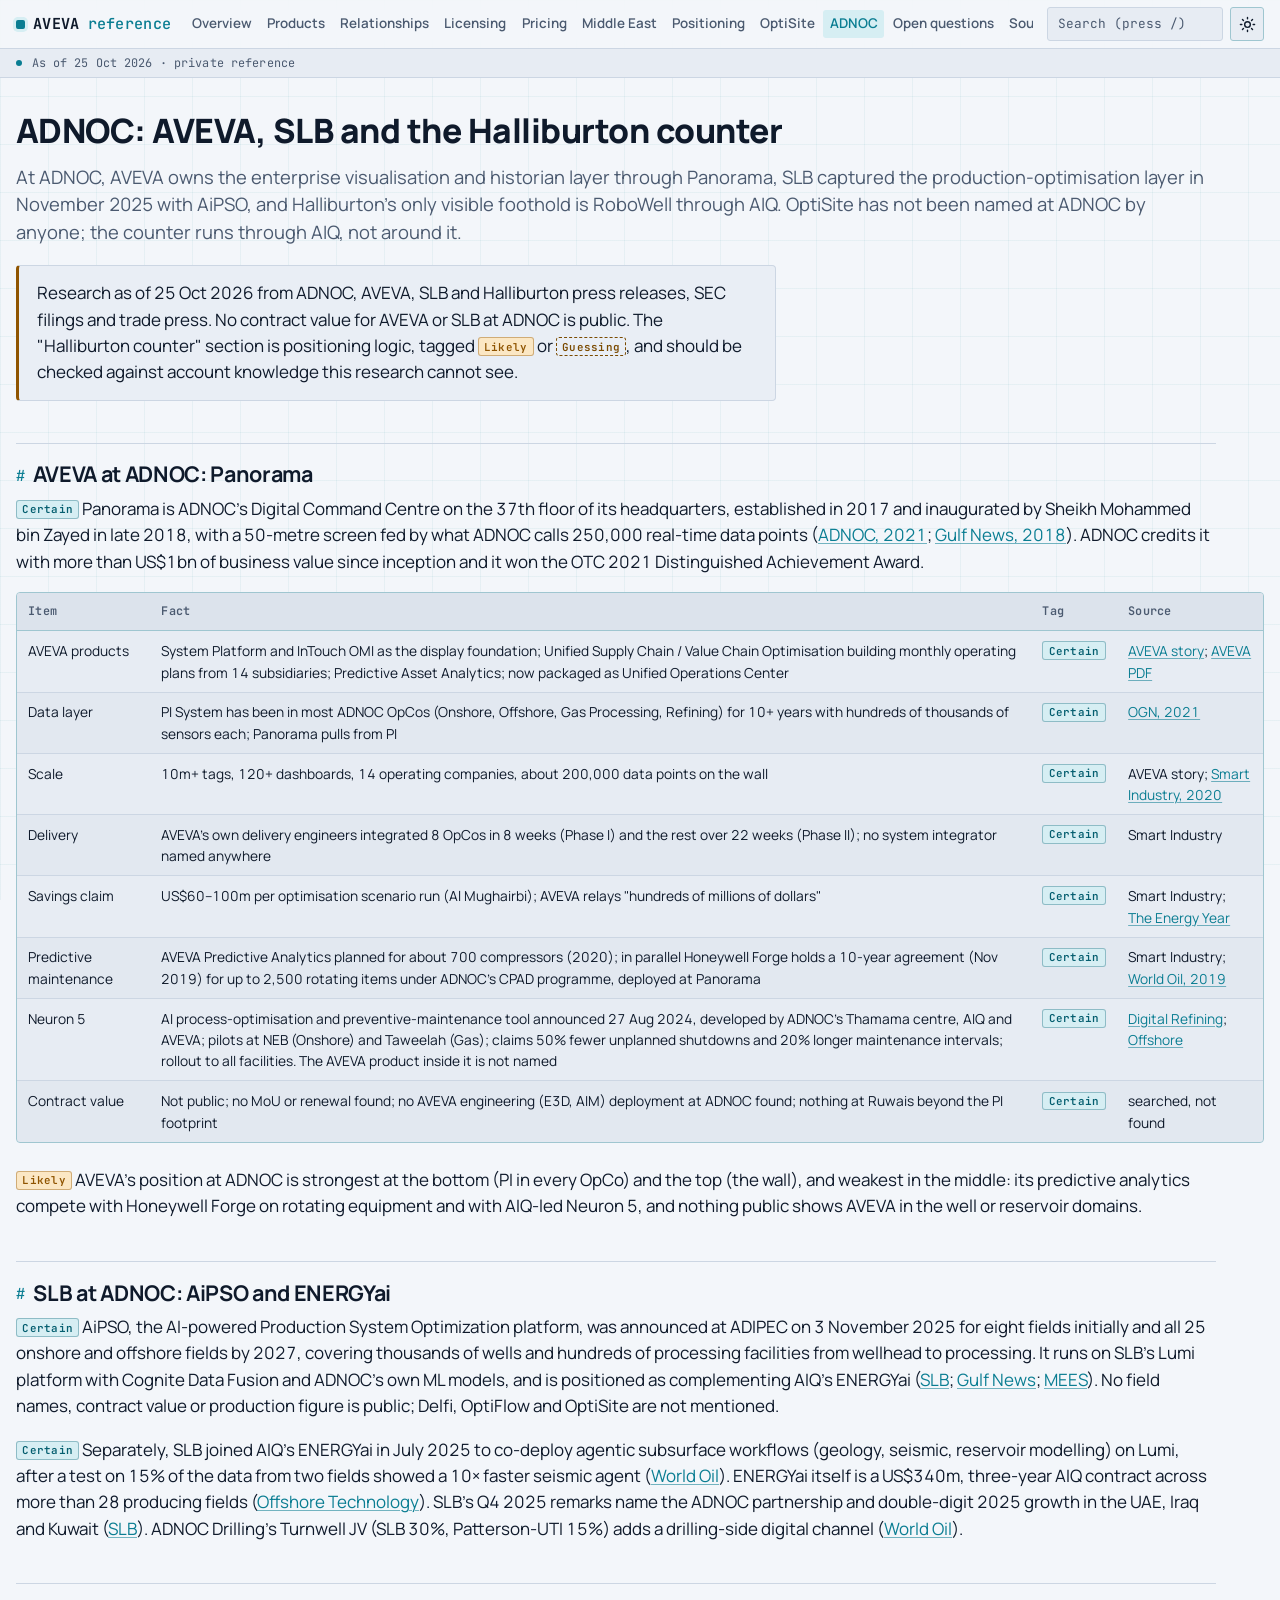
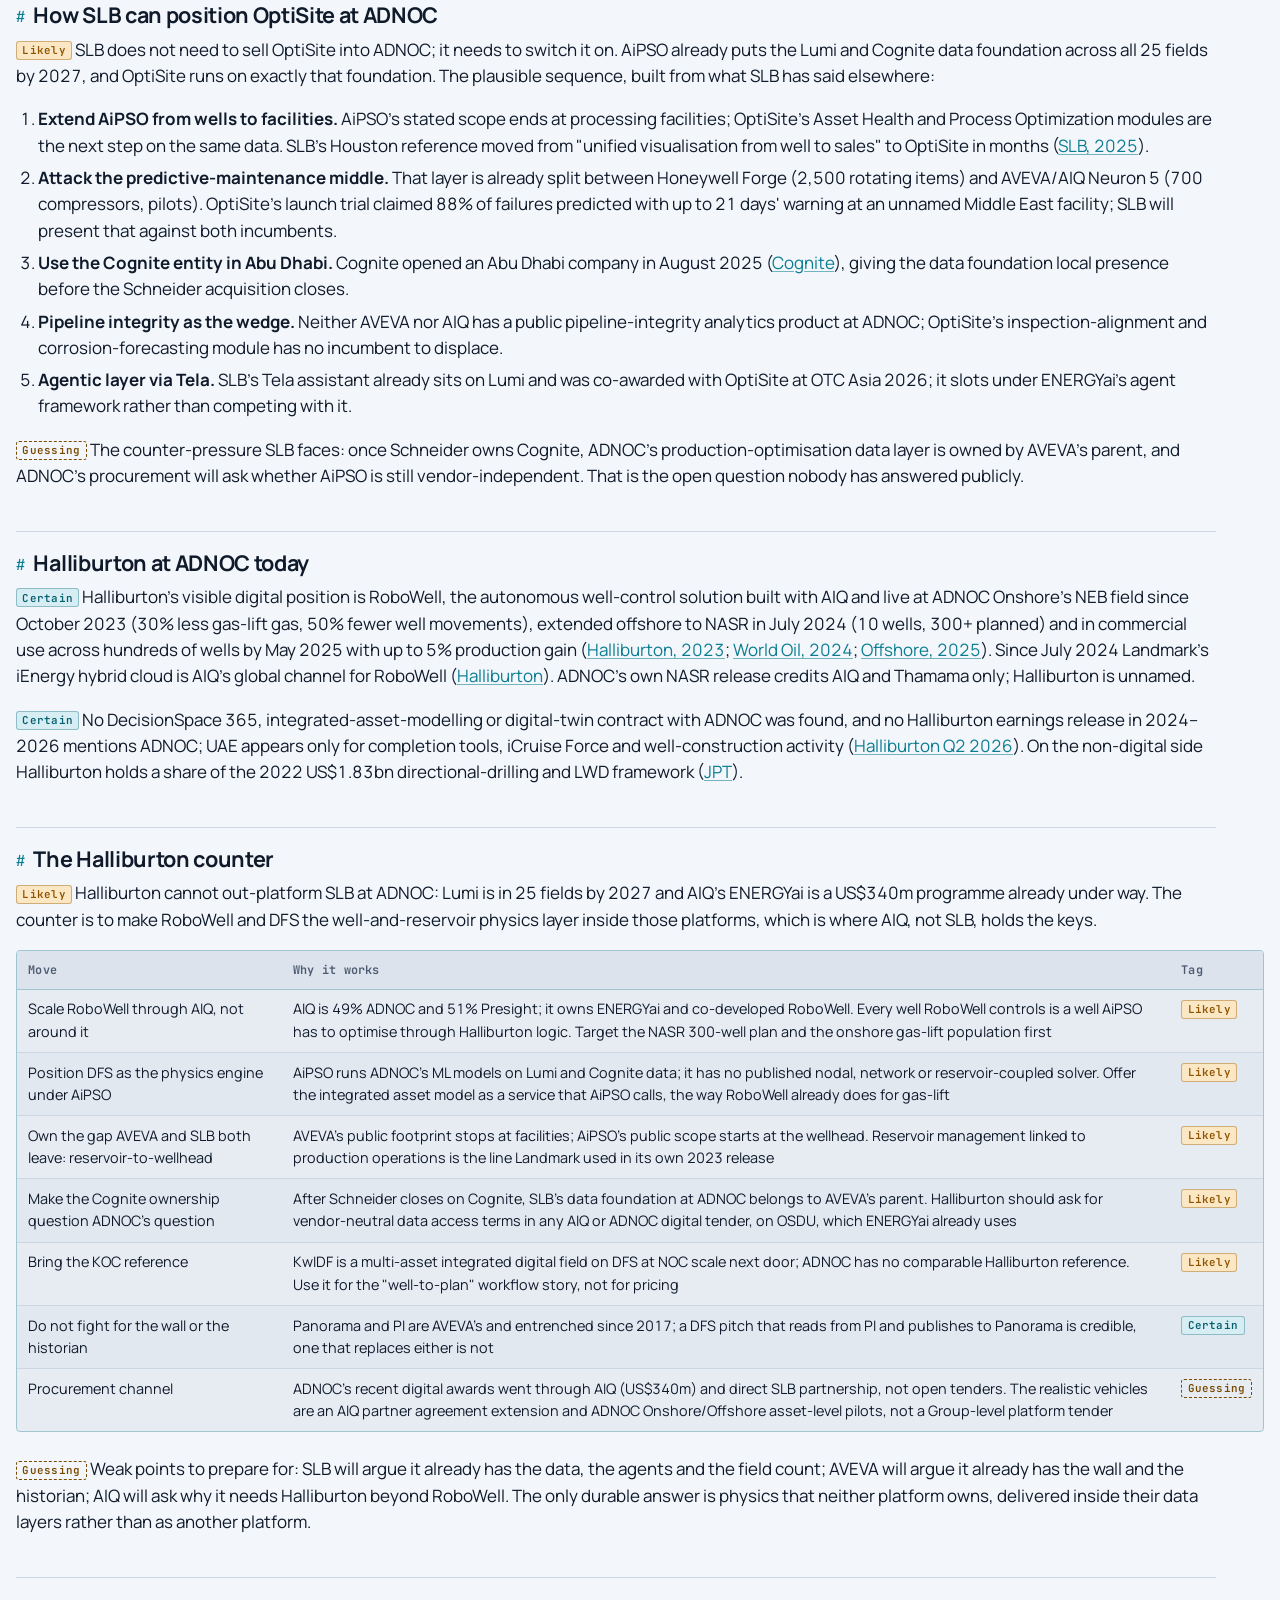
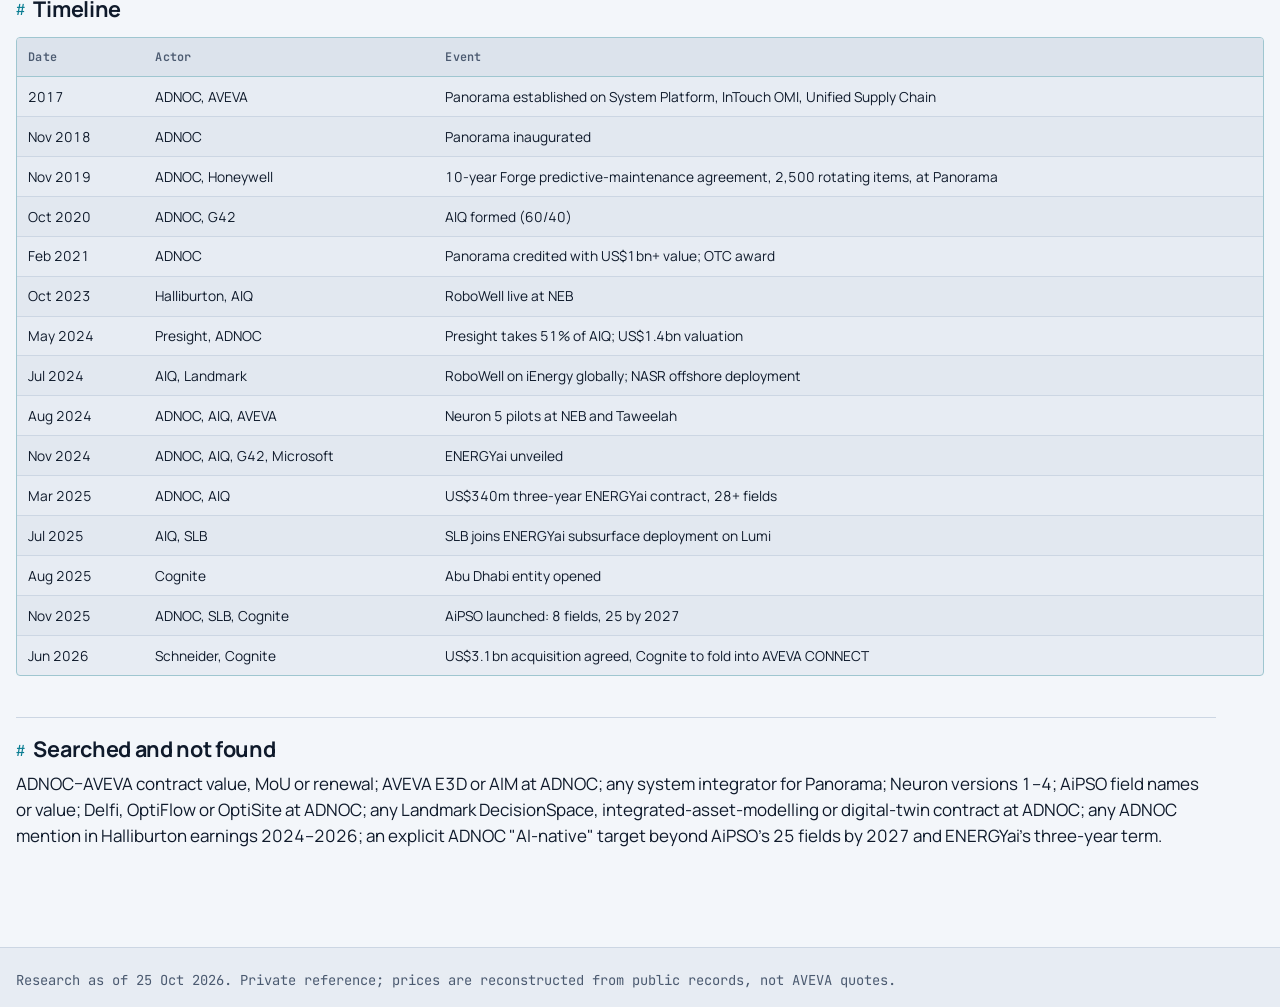
==== adnoc.html @ a86d58f1 "Add ADNOC analysis, OptiSite comparison, licensing deep-dive, digital redesign, Safari fixes - adnoc" ====
<!doctype html>
<html lang="en">
<head>
<meta charset="utf-8">
<meta name="viewport" content="width=device-width, initial-scale=1, viewport-fit=cover">
<title>ADNOC — AVEVA reference</title>
<meta name="description" content="ADNOC: AVEVA Panorama, SLB AiPSO and OptiSite positioning, and the Halliburton counter.">
<meta name="robots" content="noindex">
<link rel="preconnect" href="https://fonts.googleapis.com">
<link rel="preconnect" href="https://fonts.gstatic.com" crossorigin>
<link href="https://fonts.googleapis.com/css2?family=Manrope:wght@400;600;700;800&family=JetBrains+Mono:wght@400;500;600;700&display=swap" rel="stylesheet">
<link rel="stylesheet" href="assets/style.css">
<link rel="icon" href="data:image/svg+xml,%3Csvg xmlns='http://www.w3.org/2000/svg' viewBox='0 0 32 32'%3E%3Crect width='32' height='32' rx='6' fill='%230D1626'/%3E%3Crect x='7' y='20' width='18' height='4' fill='%2345D4EC'/%3E%3Crect x='7' y='14' width='18' height='4' fill='%2345D4EC' opacity='.7'/%3E%3Crect x='7' y='8' width='18' height='4' fill='%2345D4EC' opacity='.4'/%3E%3C/svg%3E">
<script>try{var t=localStorage.getItem('aveva-kb-theme');if(t)document.documentElement.setAttribute('data-theme',t);}catch(e){}</script>

</head>
<body>
<a class="skip" href="#main">Skip to content</a>
<header class="site-head">
  <div class="wrap">
    <a class="brand" href="index.html">AVEVA <span>reference</span></a>
    <nav class="primary" aria-label="Sections"><a href="index.html">Overview</a><a href="products.html">Products</a><a href="relationships.html">Relationships</a><a href="licensing.html">Licensing</a><a href="pricing.html">Pricing</a><a href="middle-east.html">Middle East</a><a href="positioning.html">Positioning</a><a href="optisite.html">OptiSite</a><a href="adnoc.html">ADNOC</a><a href="open-questions.html">Open questions</a><a href="sources.html">Sources</a></nav>
    <div class="head-tools">
      <div class="search-box">
        <input type="search" placeholder="Search (press /)" aria-label="Search the reference" autocomplete="off">
        <div class="search-results" role="listbox"></div>
      </div>
      <button class="btn theme-toggle" type="button" aria-label="Toggle dark or light theme" title="Toggle theme">
        <svg class="sun" viewBox="0 0 24 24" fill="none" stroke="currentColor" stroke-width="2" stroke-linecap="round"><circle cx="12" cy="12" r="4"/><path d="M12 2v2M12 20v2M4.9 4.9l1.4 1.4M17.7 17.7l1.4 1.4M2 12h2M20 12h2M4.9 19.1l1.4-1.4M17.7 6.3l1.4-1.4"/></svg>
        <svg class="moon" viewBox="0 0 24 24" fill="none" stroke="currentColor" stroke-width="2" stroke-linecap="round"><path d="M21 12.8A9 9 0 1 1 11.2 3a7 7 0 0 0 9.8 9.8z"/></svg>
      </button>
    </div>
  </div>
</header>
<div class="status-bar" role="note"><div class="wrap"><span class="dot" aria-hidden="true"></span>As of 25 Oct 2026 · private reference</div></div>
<main id="main" class="wrap">

<h1>ADNOC: AVEVA, SLB and the Halliburton counter</h1>
<p class="lede">At ADNOC, AVEVA owns the enterprise visualisation and historian layer through Panorama, SLB captured the production-optimisation layer in November 2025 with AiPSO, and Halliburton's only visible foothold is RoboWell through AIQ. OptiSite has not been named at ADNOC by anyone; the counter runs through AIQ, not around it.</p>
<div class="caution"><p>Research as of 25 Oct 2026 from ADNOC, AVEVA, SLB and Halliburton press releases, SEC filings and trade press. No contract value for AVEVA or SLB at ADNOC is public. The "Halliburton counter" section is positioning logic, tagged <span class="tag tag-likely">Likely</span> or <span class="tag tag-guessing">Guessing</span>, and should be checked against account knowledge this research cannot see.</p></div>

<h2 id="panorama">AVEVA at ADNOC: Panorama</h2>
<p><span class="tag tag-certain">Certain</span> Panorama is ADNOC's Digital Command Centre on the 37th floor of its headquarters, established in 2017 and inaugurated by Sheikh Mohammed bin Zayed in late 2018, with a 50-metre screen fed by what ADNOC calls 250,000 real-time data points (<a href="https://www.adnoc.ae/en/news-and-media/press-releases/2021/adnoc-wins-industry-technology-award-for-its-panorama-digital-command-center">ADNOC, 2021</a>; <a href="https://gulfnews.com/business/mohammad-bin-zayed-inaugurates-adnoc-panorama-centre-1.2123449">Gulf News, 2018</a>). ADNOC credits it with more than US$1bn of business value since inception and it won the OTC 2021 Distinguished Achievement Award.</p>
<div class="table-wrap compact">
<table>
<thead><tr><th>Item</th><th>Fact</th><th>Tag</th><th>Source</th></tr></thead>
<tbody>
<tr><td>AVEVA products</td><td>System Platform and InTouch OMI as the display foundation; Unified Supply Chain / Value Chain Optimisation building monthly operating plans from 14 subsidiaries; Predictive Asset Analytics; now packaged as Unified Operations Center</td><td><span class="tag tag-certain">Certain</span></td><td><a href="https://www.aveva.com/en/perspectives/success-stories/adnoc">AVEVA story</a>; <a href="https://www.aveva.com/content/dam/aveva/documents/articles/AVEVA_ADNOC_Summary_0919_V2.pdf">AVEVA PDF</a></td></tr>
<tr><td>Data layer</td><td>PI System has been in most ADNOC OpCos (Onshore, Offshore, Gas Processing, Refining) for 10+ years with hundreds of thousands of sensors each; Panorama pulls from PI</td><td><span class="tag tag-certain">Certain</span></td><td><a href="https://ognnews.com/Article/45393/Digital_firms_need_to_keep_up_with_industry's_ever-changing_demand">OGN, 2021</a></td></tr>
<tr><td>Scale</td><td>10m+ tags, 120+ dashboards, 14 operating companies, about 200,000 data points on the wall</td><td><span class="tag tag-certain">Certain</span></td><td>AVEVA story; <a href="https://www.smartindustry.com/benefits-of-transformation/advanced-control/article/11296896/adnoc-pioneering-oil-gas-40">Smart Industry, 2020</a></td></tr>
<tr><td>Delivery</td><td>AVEVA's own delivery engineers integrated 8 OpCos in 8 weeks (Phase I) and the rest over 22 weeks (Phase II); no system integrator named anywhere</td><td><span class="tag tag-certain">Certain</span></td><td>Smart Industry</td></tr>
<tr><td>Savings claim</td><td>US$60–100m per optimisation scenario run (Al Mughairbi); AVEVA relays "hundreds of millions of dollars"</td><td><span class="tag tag-certain">Certain</span></td><td>Smart Industry; <a href="https://theenergyyear.com/articles/drivers-of-digital-transformation/">The Energy Year</a></td></tr>
<tr><td>Predictive maintenance</td><td>AVEVA Predictive Analytics planned for about 700 compressors (2020); in parallel Honeywell Forge holds a 10-year agreement (Nov 2019) for up to 2,500 rotating items under ADNOC's CPAD programme, deployed at Panorama</td><td><span class="tag tag-certain">Certain</span></td><td>Smart Industry; <a href="https://worldoil.com/news/2019/11/21/adnoc-honeywell-embark-on-one-of-the-industry-s-largest-predictive-maintenance-projects/">World Oil, 2019</a></td></tr>
<tr><td>Neuron 5</td><td>AI process-optimisation and preventive-maintenance tool announced 27 Aug 2024, developed by ADNOC's Thamama centre, AIQ and AVEVA; pilots at NEB (Onshore) and Taweelah (Gas); claims 50% fewer unplanned shutdowns and 20% longer maintenance intervals; rollout to all facilities. The AVEVA product inside it is not named</td><td><span class="tag tag-certain">Certain</span></td><td><a href="https://www.digitalrefining.com/news/1008011/adnoc-deploys-pioneering-ai-enabled-process-optimization-technology">Digital Refining</a>; <a href="https://www.offshore-mag.com/business-briefs/equipment-engineering/news/55137268/adnoc-adnoc-targets-efficiency-gains-via-neuron-5-ai-tool">Offshore</a></td></tr>
<tr><td>Contract value</td><td>Not public; no MoU or renewal found; no AVEVA engineering (E3D, AIM) deployment at ADNOC found; nothing at Ruwais beyond the PI footprint</td><td><span class="tag tag-certain">Certain</span></td><td>searched, not found</td></tr>
</tbody>
</table>
</div>
<p><span class="tag tag-likely">Likely</span> AVEVA's position at ADNOC is strongest at the bottom (PI in every OpCo) and the top (the wall), and weakest in the middle: its predictive analytics compete with Honeywell Forge on rotating equipment and with AIQ-led Neuron 5, and nothing public shows AVEVA in the well or reservoir domains.</p>

<h2 id="slb">SLB at ADNOC: AiPSO and ENERGYai</h2>
<p><span class="tag tag-certain">Certain</span> AiPSO, the AI-powered Production System Optimization platform, was announced at ADIPEC on 3 November 2025 for eight fields initially and all 25 onshore and offshore fields by 2027, covering thousands of wells and hundreds of processing facilities from wellhead to processing. It runs on SLB's Lumi platform with Cognite Data Fusion and ADNOC's own ML models, and is positioned as complementing AIQ's ENERGYai (<a href="https://www.slb.com/newsroom/updates/2025/2025-adnoc-slb-aipso-update">SLB</a>; <a href="https://gulfnews.com/business/energy/adnoc-gets-new-ai-platform-inks-three-robotics-deals-at-adipec-2025-1.500331929">Gulf News</a>; <a href="https://www.mees.com/2025/11/7/corporate/adnoc-partners-with-slb-to-boost-upstream-productivity/2937f900-bbe4-11f0-aff7-5bb64d0ee689">MEES</a>). No field names, contract value or production figure is public; Delfi, OptiFlow and OptiSite are not mentioned.</p>
<p><span class="tag tag-certain">Certain</span> Separately, SLB joined AIQ's ENERGYai in July 2025 to co-deploy agentic subsurface workflows (geology, seismic, reservoir modelling) on Lumi, after a test on 15% of the data from two fields showed a 10× faster seismic agent (<a href="https://worldoil.com/news/2025/8/7/slb-aiq-to-deploy-agentic-ai-across-adnoc-s-subsurface-operations/">World Oil</a>). ENERGYai itself is a US$340m, three-year AIQ contract across more than 28 producing fields (<a href="https://www.offshore-technology.com/news/adnoc-secures-340m-ai-deployment-contract/">Offshore Technology</a>). SLB's Q4 2025 remarks name the ADNOC partnership and double-digit 2025 growth in the UAE, Iraq and Kuwait (<a href="https://investorcenter.slb.com/static-files/b47909ec-13c4-4c09-a29b-853b04eb6558">SLB</a>). ADNOC Drilling's Turnwell JV (SLB 30%, Patterson-UTI 15%) adds a drilling-side digital channel (<a href="https://www.worldoil.com/news/2024/9/30/adnoc-slb-patterson-uti-partner-to-accelerate-uae-s-unconventional-oil-and-gas-program-under-turnwell-industries-name/">World Oil</a>).</p>

<h2 id="optisite-play">How SLB can position OptiSite at ADNOC</h2>
<p><span class="tag tag-likely">Likely</span> SLB does not need to sell OptiSite into ADNOC; it needs to switch it on. AiPSO already puts the Lumi and Cognite data foundation across all 25 fields by 2027, and OptiSite runs on exactly that foundation. The plausible sequence, built from what SLB has said elsewhere:</p>
<ol>
<li><strong>Extend AiPSO from wells to facilities.</strong> AiPSO's stated scope ends at processing facilities; OptiSite's Asset Health and Process Optimization modules are the next step on the same data. SLB's Houston reference moved from "unified visualisation from well to sales" to OptiSite in months (<a href="https://www.slb.com/newsroom/updates/2025/slb-partners-with-independent-energy-company-to-pave-way-for-ai-driven-autonomous-operations">SLB, 2025</a>).</li>
<li><strong>Attack the predictive-maintenance middle.</strong> That layer is already split between Honeywell Forge (2,500 rotating items) and AVEVA/AIQ Neuron 5 (700 compressors, pilots). OptiSite's launch trial claimed 88% of failures predicted with up to 21 days' warning at an unnamed Middle East facility; SLB will present that against both incumbents.</li>
<li><strong>Use the Cognite entity in Abu Dhabi.</strong> Cognite opened an Abu Dhabi company in August 2025 (<a href="https://www.cognite.com/en/company/newsroom/cognite-expands-global-footprint-with-new-abu-dhabi-entity-to-accelerate-industrial-ai-adoption">Cognite</a>), giving the data foundation local presence before the Schneider acquisition closes.</li>
<li><strong>Pipeline integrity as the wedge.</strong> Neither AVEVA nor AIQ has a public pipeline-integrity analytics product at ADNOC; OptiSite's inspection-alignment and corrosion-forecasting module has no incumbent to displace.</li>
<li><strong>Agentic layer via Tela.</strong> SLB's Tela assistant already sits on Lumi and was co-awarded with OptiSite at OTC Asia 2026; it slots under ENERGYai's agent framework rather than competing with it.</li>
</ol>
<p><span class="tag tag-guessing">Guessing</span> The counter-pressure SLB faces: once Schneider owns Cognite, ADNOC's production-optimisation data layer is owned by AVEVA's parent, and ADNOC's procurement will ask whether AiPSO is still vendor-independent. That is the open question nobody has answered publicly.</p>

<h2 id="halliburton">Halliburton at ADNOC today</h2>
<p><span class="tag tag-certain">Certain</span> Halliburton's visible digital position is RoboWell, the autonomous well-control solution built with AIQ and live at ADNOC Onshore's NEB field since October 2023 (30% less gas-lift gas, 50% fewer well movements), extended offshore to NASR in July 2024 (10 wells, 300+ planned) and in commercial use across hundreds of wells by May 2025 with up to 5% production gain (<a href="https://www.halliburton.com/en/about-us/press-release/world-first-ai-enabled-technology-successfully-implemented-by-aiq-and-halliburton-in-adnoc-upstream-operations">Halliburton, 2023</a>; <a href="https://worldoil.com/news/2024/7/14/adnoc-deploys-aiq-s-pioneering-ai-well-control-solution-robowell-across-fully-digital-offshore-field">World Oil, 2024</a>; <a href="https://www.offshore-mag.com/business-briefs/equipment-engineering/article/55288602/aiq-otc-2025-autonomous-capabilities-provide-offshore-operations-with-a-new-lease-of-life">Offshore, 2025</a>). Since July 2024 Landmark's iEnergy hybrid cloud is AIQ's global channel for RoboWell (<a href="https://halliburton.com/en/about-us/press-release/aiq-halliburton-global-ienergy-partner-agreement-robowell-autonomous-well-control">Halliburton</a>). ADNOC's own NASR release credits AIQ and Thamama only; Halliburton is unnamed.</p>
<p><span class="tag tag-certain">Certain</span> No DecisionSpace 365, integrated-asset-modelling or digital-twin contract with ADNOC was found, and no Halliburton earnings release in 2024–2026 mentions ADNOC; UAE appears only for completion tools, iCruise Force and well-construction activity (<a href="https://www.sec.gov/Archives/edgar/data/0000045012/000004501226000057/livemastererdocument.htm">Halliburton Q2 2026</a>). On the non-digital side Halliburton holds a share of the 2022 US$1.83bn directional-drilling and LWD framework (<a href="https://jpt.spe.org/adnoc-taps-schlumberger-weatherford-halliburton-in-new-directional-drilling-lwd-contracts">JPT</a>).</p>

<h2 id="counter">The Halliburton counter</h2>
<p><span class="tag tag-likely">Likely</span> Halliburton cannot out-platform SLB at ADNOC: Lumi is in 25 fields by 2027 and AIQ's ENERGYai is a US$340m programme already under way. The counter is to make RoboWell and DFS the well-and-reservoir physics layer inside those platforms, which is where AIQ, not SLB, holds the keys.</p>
<div class="table-wrap">
<table>
<thead><tr><th>Move</th><th>Why it works</th><th>Tag</th></tr></thead>
<tbody>
<tr><td>Scale RoboWell through AIQ, not around it</td><td>AIQ is 49% ADNOC and 51% Presight; it owns ENERGYai and co-developed RoboWell. Every well RoboWell controls is a well AiPSO has to optimise through Halliburton logic. Target the NASR 300-well plan and the onshore gas-lift population first</td><td><span class="tag tag-likely">Likely</span></td></tr>
<tr><td>Position DFS as the physics engine under AiPSO</td><td>AiPSO runs ADNOC's ML models on Lumi and Cognite data; it has no published nodal, network or reservoir-coupled solver. Offer the integrated asset model as a service that AiPSO calls, the way RoboWell already does for gas-lift</td><td><span class="tag tag-likely">Likely</span></td></tr>
<tr><td>Own the gap AVEVA and SLB both leave: reservoir-to-wellhead</td><td>AVEVA's public footprint stops at facilities; AiPSO's public scope starts at the wellhead. Reservoir management linked to production operations is the line Landmark used in its own 2023 release</td><td><span class="tag tag-likely">Likely</span></td></tr>
<tr><td>Make the Cognite ownership question ADNOC's question</td><td>After Schneider closes on Cognite, SLB's data foundation at ADNOC belongs to AVEVA's parent. Halliburton should ask for vendor-neutral data access terms in any AIQ or ADNOC digital tender, on OSDU, which ENERGYai already uses</td><td><span class="tag tag-likely">Likely</span></td></tr>
<tr><td>Bring the KOC reference</td><td>KwIDF is a multi-asset integrated digital field on DFS at NOC scale next door; ADNOC has no comparable Halliburton reference. Use it for the "well-to-plan" workflow story, not for pricing</td><td><span class="tag tag-likely">Likely</span></td></tr>
<tr><td>Do not fight for the wall or the historian</td><td>Panorama and PI are AVEVA's and entrenched since 2017; a DFS pitch that reads from PI and publishes to Panorama is credible, one that replaces either is not</td><td><span class="tag tag-certain">Certain</span></td></tr>
<tr><td>Procurement channel</td><td>ADNOC's recent digital awards went through AIQ (US$340m) and direct SLB partnership, not open tenders. The realistic vehicles are an AIQ partner agreement extension and ADNOC Onshore/Offshore asset-level pilots, not a Group-level platform tender</td><td><span class="tag tag-guessing">Guessing</span></td></tr>
</tbody>
</table>
</div>
<p><span class="tag tag-guessing">Guessing</span> Weak points to prepare for: SLB will argue it already has the data, the agents and the field count; AVEVA will argue it already has the wall and the historian; AIQ will ask why it needs Halliburton beyond RoboWell. The only durable answer is physics that neither platform owns, delivered inside their data layers rather than as another platform.</p>

<h2 id="timeline">Timeline</h2>
<div class="table-wrap compact">
<table>
<thead><tr><th>Date</th><th>Actor</th><th>Event</th></tr></thead>
<tbody>
<tr><td>2017</td><td>ADNOC, AVEVA</td><td>Panorama established on System Platform, InTouch OMI, Unified Supply Chain</td></tr>
<tr><td>Nov 2018</td><td>ADNOC</td><td>Panorama inaugurated</td></tr>
<tr><td>Nov 2019</td><td>ADNOC, Honeywell</td><td>10-year Forge predictive-maintenance agreement, 2,500 rotating items, at Panorama</td></tr>
<tr><td>Oct 2020</td><td>ADNOC, G42</td><td>AIQ formed (60/40)</td></tr>
<tr><td>Feb 2021</td><td>ADNOC</td><td>Panorama credited with US$1bn+ value; OTC award</td></tr>
<tr><td>Oct 2023</td><td>Halliburton, AIQ</td><td>RoboWell live at NEB</td></tr>
<tr><td>May 2024</td><td>Presight, ADNOC</td><td>Presight takes 51% of AIQ; US$1.4bn valuation</td></tr>
<tr><td>Jul 2024</td><td>AIQ, Landmark</td><td>RoboWell on iEnergy globally; NASR offshore deployment</td></tr>
<tr><td>Aug 2024</td><td>ADNOC, AIQ, AVEVA</td><td>Neuron 5 pilots at NEB and Taweelah</td></tr>
<tr><td>Nov 2024</td><td>ADNOC, AIQ, G42, Microsoft</td><td>ENERGYai unveiled</td></tr>
<tr><td>Mar 2025</td><td>ADNOC, AIQ</td><td>US$340m three-year ENERGYai contract, 28+ fields</td></tr>
<tr><td>Jul 2025</td><td>AIQ, SLB</td><td>SLB joins ENERGYai subsurface deployment on Lumi</td></tr>
<tr><td>Aug 2025</td><td>Cognite</td><td>Abu Dhabi entity opened</td></tr>
<tr><td>Nov 2025</td><td>ADNOC, SLB, Cognite</td><td>AiPSO launched: 8 fields, 25 by 2027</td></tr>
<tr><td>Jun 2026</td><td>Schneider, Cognite</td><td>US$3.1bn acquisition agreed, Cognite to fold into AVEVA CONNECT</td></tr>
</tbody>
</table>
</div>

<h2 id="not-found">Searched and not found</h2>
<p>ADNOC–AVEVA contract value, MoU or renewal; AVEVA E3D or AIM at ADNOC; any system integrator for Panorama; Neuron versions 1–4; AiPSO field names or value; Delfi, OptiFlow or OptiSite at ADNOC; any Landmark DecisionSpace, integrated-asset-modelling or digital-twin contract at ADNOC; any ADNOC mention in Halliburton earnings 2024–2026; an explicit ADNOC "AI-native" target beyond AiPSO's 25 fields by 2027 and ENERGYai's three-year term.</p>

</main>
<footer class="site-foot"><div class="wrap">Research as of 25 Oct 2026. Private reference; prices are reconstructed from public records, not AVEVA quotes.</div></footer>
<script src="assets/site.js"></script>
<script src="assets/search-index.js"></script>
<script src="assets/search.js"></script>

</body>
</html>
---- assets/style.css ----
/* AVEVA reference — shared stylesheet. Plain CSS, no build step.
   Industrial-intelligence dashboard look: navy/graphite surfaces, one cyan accent,
   one amber signal, monospace for figures. Dark is the default theme. */

:root {
  /* Dark (default) */
  --paper: #0D1626;
  --paper-2: #132038;
  --paper-3: #192A46;
  --ink: #E7EDF6;
  --ink-2: #9DACC2;
  --rule: #233650;
  --rule-lum: #2E5A6E;           /* luminous card border */
  --accent: #45D4EC;
  --accent-ink: #061218;
  --accent-soft: #10303F;
  --signal: #F2A93B;             /* warm signal */
  --certain: #45D4EC;  --certain-bg: #0F3340;
  --likely: #F2A93B;   --likely-bg: #3A2A0E;
  --guessing: #E2B57A; --guessing-bg: transparent;
  --warn-bg: #1E2638;
  --node-fill: #16243D;
  --node-stroke: #4B6684;
  --edge-doc: #D5DFEC;
  --edge-inf: #7D8FA8;
  --lane-a: #101B2E;
  --lane-b: #142239;
  --grid-line: rgba(69, 212, 236, 0.045);
  --mono: "JetBrains Mono", ui-monospace, "SF Mono", Menlo, Consolas, monospace;
  --sans: "Manrope", "Segoe UI", system-ui, -apple-system, sans-serif;
  --measure: 72ch;
  --radius: 4px;
  color-scheme: dark;
}

@media (prefers-color-scheme: light) {
  :root:not([data-theme="dark"]) {
    --paper: #F3F6FA; --paper-2: #E7ECF3; --paper-3: #DCE3EC; --ink: #0F1A2B; --ink-2: #4B5A70;
    --rule: #CCD6E3; --rule-lum: #9FC6D0; --accent: #0A7D92; --accent-ink: #FFFFFF; --accent-soft: #D6EEF3;
    --signal: #8F5400;
    --certain: #065F70; --certain-bg: #D6EEF3;
    --likely: #8F5400;  --likely-bg: #FBE7C4;
    --guessing: #7A4A00; --guessing-bg: transparent;
    --warn-bg: #E9EEF5;
    --node-fill: #FFFFFF; --node-stroke: #7E93AC;
    --edge-doc: #1B2A3F; --edge-inf: #7A8AA1;
    --lane-a: #EDF1F6; --lane-b: #E3E9F1;
    --grid-line: rgba(10, 125, 146, 0.06);
    color-scheme: light;
  }
}
:root[data-theme="light"] {
  --paper: #F3F6FA; --paper-2: #E7ECF3; --paper-3: #DCE3EC; --ink: #0F1A2B; --ink-2: #4B5A70;
  --rule: #CCD6E3; --rule-lum: #9FC6D0; --accent: #0A7D92; --accent-ink: #FFFFFF; --accent-soft: #D6EEF3;
  --signal: #8F5400;
  --certain: #065F70; --certain-bg: #D6EEF3;
  --likely: #8F5400;  --likely-bg: #FBE7C4;
  --guessing: #7A4A00; --guessing-bg: transparent;
  --warn-bg: #E9EEF5;
  --node-fill: #FFFFFF; --node-stroke: #7E93AC;
  --edge-doc: #1B2A3F; --edge-inf: #7A8AA1;
  --lane-a: #EDF1F6; --lane-b: #E3E9F1;
  --grid-line: rgba(10, 125, 146, 0.06);
  color-scheme: light;
}

* { box-sizing: border-box; }
html { -webkit-text-size-adjust: 100%; }
body {
  margin: 0;
  background-color: var(--paper);
  background-image:
    linear-gradient(to right, var(--grid-line) 1px, transparent 1px),
    linear-gradient(to bottom, var(--grid-line) 1px, transparent 1px);
  background-size: 48px 48px;
  background-attachment: fixed;
  color: var(--ink);
  font-family: var(--sans);
  font-size: 17px;
  line-height: 1.55;
  font-variant-numeric: tabular-nums;
}
a { color: var(--accent); text-decoration-thickness: 1px; text-underline-offset: 2px; text-decoration-color: var(--accent); text-decoration-color: color-mix(in srgb, var(--accent) 55%, transparent); }
a:hover { text-decoration-thickness: 2px; text-decoration-color: var(--accent); }
:focus-visible { outline: 2px solid var(--accent); outline-offset: 2px; }

h1, h2, h3 { font-family: var(--sans); font-weight: 700; line-height: 1.2; margin: 0 0 .4em; letter-spacing: -0.015em; }
h1 { font-size: 2.1rem; margin-top: 0; font-weight: 800; }
h2 { font-size: 1.35rem; margin-top: 2.6rem; padding-top: 1.1rem; border-top: 1px solid var(--rule); position: relative; }
h2::before { content: "#"; font-family: var(--mono); font-weight: 500; font-size: .95rem; color: var(--accent); margin-right: .55rem; vertical-align: .08em; }
h3 { font-size: 1.1rem; margin-top: 1.6rem; }
p, ul, ol { max-width: var(--measure); }
p { margin: 0 0 1em; }
ul, ol { padding-left: 1.3em; }
li { margin-bottom: .35em; }
small, .muted { color: var(--ink-2); }
code { font-family: var(--mono); font-size: .88em; background: var(--paper-2); border: 1px solid var(--rule); padding: .05em .35em; border-radius: 3px; }
pre { background: var(--paper-2); border: 1px solid var(--rule); padding: .8em 1em; border-radius: var(--radius); overflow: auto; font-size: .88rem; font-family: var(--mono); }
strong b, b { font-weight: 700; }

.wrap { width: min(1320px, 100% - 32px); margin-inline: auto; }
main.wrap { padding: 2rem 0 3rem; }
main.wrap > * { max-width: 1200px; }
main.wrap > .chart-layout, main.wrap > .table-wrap, main.wrap > #stack, main.wrap > .chart-legend { max-width: none; }
main.wrap > .caution, main.wrap > .lines { max-width: 76ch; }
main.wrap > .legend-hero { max-width: 70ch; }

/* Header and nav */
.site-head { position: sticky; top: 0; z-index: 20; background: var(--paper); border-bottom: 1px solid var(--rule); }
@supports (backdrop-filter: blur(8px)) or (-webkit-backdrop-filter: blur(8px)) {
  .site-head { background: color-mix(in srgb, var(--paper) 88%, transparent); -webkit-backdrop-filter: blur(10px); backdrop-filter: blur(10px); }
}
.site-head .wrap { display: flex; align-items: center; gap: .9rem; min-height: 48px; flex-wrap: nowrap; }
.brand { font-family: var(--mono); font-weight: 700; font-size: .95rem; letter-spacing: .02em; color: var(--ink); text-decoration: none; white-space: nowrap; display: inline-flex; align-items: center; gap: .5rem; }
.brand::before { content: ""; width: 9px; height: 9px; border-radius: 2px; background: var(--accent); box-shadow: 0 0 0 3px var(--accent-soft); flex: none; }
.brand span { color: var(--accent); font-weight: 500; }
nav.primary { display: flex; gap: .1rem; flex: 1 1 auto; min-width: 0; overflow-x: auto; flex-wrap: nowrap; scrollbar-width: none; -webkit-overflow-scrolling: touch; }
nav.primary::-webkit-scrollbar { display: none; }
nav.primary a { color: var(--ink-2); text-decoration: none; padding: .3rem .42rem; border-radius: 3px; font-size: .84rem; font-weight: 600; white-space: nowrap; line-height: 1.3; }
nav.primary a:hover { color: var(--ink); background: var(--paper-2); }
nav.primary a[aria-current="page"] { color: var(--accent); background: var(--accent-soft); }
.head-tools { display: flex; align-items: center; gap: .45rem; margin-left: auto; flex: none; }
.search-box { position: relative; }
.search-box input { font: inherit; font-family: var(--mono); font-size: .8rem; padding: .35rem .6rem; width: 11rem; max-width: 50vw; border: 1px solid var(--rule); border-radius: 3px; background: var(--paper-2); color: var(--ink); }
.search-box input::placeholder { color: var(--ink-2); }
.search-box input:focus { border-color: var(--accent); outline: none; box-shadow: 0 0 0 2px var(--accent-soft); }
.search-results { position: absolute; right: 0; top: calc(100% + 6px); width: min(34rem, 92vw); max-height: 70vh; overflow: auto; background: var(--paper-2); border: 1px solid var(--rule-lum); border-radius: var(--radius); box-shadow: 0 16px 40px rgba(0,0,0,.45); display: none; z-index: 30; }
.search-results.open { display: block; }
.search-results a { display: block; padding: .6rem .8rem; border-bottom: 1px solid var(--rule); color: var(--ink); text-decoration: none; }
.search-results a:hover, .search-results a.active { background: var(--paper-3); }
.search-results .where { font-size: .76rem; font-family: var(--mono); color: var(--accent); }
.search-results .snippet { font-size: .9rem; color: var(--ink-2); display: -webkit-box; -webkit-line-clamp: 2; -webkit-box-orient: vertical; overflow: hidden; }
.search-results mark { background: var(--likely-bg); color: var(--likely); padding: 0 .1em; border-radius: 2px; }
.search-results .empty { padding: .8rem; color: var(--ink-2); }
.btn { font: inherit; font-size: .86rem; font-weight: 600; padding: .35rem .7rem; border: 1px solid var(--rule-lum); background: var(--paper-2); color: var(--ink); border-radius: 3px; cursor: pointer; }
.btn:hover { border-color: var(--accent); }
.btn.primary { background: var(--accent); color: var(--accent-ink); border-color: var(--accent); }
.btn[aria-pressed="true"] { background: var(--accent); color: var(--accent-ink); border-color: var(--accent); }
.theme-toggle { width: 2.1rem; height: 2.1rem; padding: 0; display: grid; place-items: center; }
.theme-toggle svg { width: 17px; height: 17px; }
.theme-toggle .moon { display: block; }
.theme-toggle .sun { display: none; }
:root[data-theme="light"] .theme-toggle .sun { display: block; }
:root[data-theme="light"] .theme-toggle .moon { display: none; }
@media (prefers-color-scheme: light) {
  :root:not([data-theme="dark"]) .theme-toggle .sun { display: block; }
  :root:not([data-theme="dark"]) .theme-toggle .moon { display: none; }
}

/* Status bar under the header */
.status-bar { border-bottom: 1px solid var(--rule); background: var(--paper-2); font-family: var(--mono); font-size: .74rem; color: var(--ink-2); letter-spacing: .01em; }
.status-bar .wrap { display: flex; align-items: center; gap: .6rem; min-height: 28px; }
.status-bar .dot { width: 6px; height: 6px; border-radius: 50%; background: var(--accent); flex: none; }

/* Page intro */
.lede { font-size: 1.15rem; line-height: 1.5; color: var(--ink-2); max-width: 64ch; }
.asof { color: var(--ink-2); font-family: var(--mono); font-size: .8rem; margin-bottom: .7rem; }

/* Confidence chips */
.tag { display: inline-block; font-family: var(--mono); font-size: .68rem; font-weight: 600; line-height: 1; padding: .3em .5em .26em; border-radius: 3px; vertical-align: .14em; white-space: nowrap; letter-spacing: .02em; border: 1px solid transparent; }
.tag-certain { color: var(--certain); background: var(--certain-bg); border-color: var(--rule-lum); border-color: color-mix(in srgb, var(--certain) 35%, transparent); }
.tag-likely { color: var(--likely); background: var(--likely-bg); border-color: var(--likely); border-color: color-mix(in srgb, var(--likely) 40%, transparent); }
.tag-guessing { color: var(--guessing); background: var(--guessing-bg); border: 1px dashed var(--guessing); }
.tag-doc { color: var(--ink); background: var(--paper-3); border-color: var(--node-stroke); }
.tag-inf { color: var(--ink-2); background: transparent; border: 1px dashed var(--ink-2); }

/* Legend hero on index */
.legend-hero { border: 1px solid var(--rule-lum); border-radius: var(--radius); padding: 1.1rem 1.3rem; margin: 1.6rem 0 2rem; background: var(--paper-2); max-width: 70ch; position: relative; }
.legend-hero::before { content: ""; position: absolute; left: -1px; top: 12px; bottom: 12px; width: 3px; background: var(--accent); border-radius: 2px; }
.legend-hero h2 { border: 0; margin: 0 0 .7rem; padding: 0; font-size: 1.05rem; }
.legend-hero h2::before { display: none; }
.legend-hero dl { display: grid; grid-template-columns: auto 1fr; gap: .55rem 1rem; margin: 0; align-items: baseline; }
.legend-hero dd { margin: 0; color: var(--ink-2); }
.legend-hero dt .tag { font-size: .78rem; }

.caution { background: var(--warn-bg); border: 1px solid var(--rule); border-left: 3px solid var(--signal); border-radius: var(--radius); padding: .9rem 1.1rem; max-width: 76ch; margin: 1rem 0 1.5rem; }
.caution p:last-child { margin-bottom: 0; }

/* Headline facts as KPI tiles */
.facts { list-style: none; padding: 0; margin: 1rem 0 2rem; max-width: none; display: grid; grid-template-columns: repeat(auto-fit, minmax(340px, 1fr)); gap: .8rem; }
.facts li { position: relative; margin: 0; padding: 1rem 1.1rem 1rem; padding-right: 5.2rem; background: var(--paper-2); border: 1px solid var(--rule-lum); border-radius: var(--radius); color: var(--ink-2); font-size: .94rem; line-height: 1.5; }
.facts li::after { content: ""; position: absolute; right: 10px; bottom: 10px; width: 8px; height: 8px; border-right: 1px solid var(--rule-lum); border-bottom: 1px solid var(--rule-lum); }
.facts strong { font-family: var(--mono); font-size: 1.05rem; font-weight: 700; color: var(--ink); display: block; margin-bottom: .45rem; letter-spacing: -0.01em; line-height: 1.3; }
.facts li > .tag { position: absolute; top: .9rem; right: .9rem; }

/* Section links on index */
.sections { list-style: none; padding: 0; margin: 0; max-width: none; columns: 2; column-gap: 2rem; }
.sections li { break-inside: avoid; padding: .6rem 0; border-bottom: 1px solid var(--rule); margin: 0; }
.sections a { font-weight: 700; text-decoration: none; }
.sections a:hover { text-decoration: underline; }
.sections .muted { display: block; font-size: .92rem; }
@media (max-width: 700px) { .sections { columns: 1; } }

/* Tables as data grids */
.table-wrap { overflow-x: auto; border: 1px solid var(--rule-lum); border-radius: var(--radius); margin: 1rem 0 1.5rem; background: var(--paper-2); }
table { border-collapse: separate; border-spacing: 0; width: 100%; font-size: .9rem; font-variant-numeric: tabular-nums; }
thead th { position: sticky; top: 0; background: var(--paper-3); text-align: left; padding: .6rem .7rem; border-bottom: 1px solid var(--rule-lum); font-family: var(--mono); font-size: .74rem; font-weight: 600; letter-spacing: .02em; color: var(--ink-2); z-index: 2; white-space: nowrap; }
tbody td { padding: .55rem .7rem; border-bottom: 1px solid var(--rule); vertical-align: top; }
tbody tr:nth-child(even) td { background: var(--lane-b); }
@supports (background: color-mix(in srgb, red 50%, blue)) { tbody tr:nth-child(even) td { background: color-mix(in srgb, var(--paper-3) 45%, transparent); } }
tbody tr:last-child td { border-bottom: 0; }
tbody tr:hover td { background: var(--paper-3); }
@supports (background: color-mix(in srgb, red 50%, blue)) { tbody tr:hover td { background: color-mix(in srgb, var(--accent-soft) 70%, var(--paper-3)); } }
td.num, th.num { text-align: right; white-space: nowrap; font-family: var(--mono); font-size: .86em; }
th.sortable { cursor: pointer; user-select: none; }
th.sortable:hover { color: var(--ink); }
th.sortable::after { content: " \2195"; color: var(--ink-2); font-weight: 400; }
th.sortable[aria-sort="ascending"]::after { content: " \2191"; color: var(--accent); }
th.sortable[aria-sort="descending"]::after { content: " \2193"; color: var(--accent); }
th.sortable[aria-sort] { color: var(--accent); }
.table-wrap.compact table { font-size: .86rem; }
tr[hidden] { display: none; }

/* Filter bar */
.filters { display: flex; gap: .4rem; flex-wrap: wrap; align-items: center; margin: 1rem 0; }
.filters input { font: inherit; font-family: var(--mono); font-size: .86rem; padding: .35rem .6rem; border: 1px solid var(--rule); border-radius: 3px; background: var(--paper-2); color: var(--ink); min-width: 14rem; }
.filters input:focus { border-color: var(--accent); outline: none; }
.filters .count { color: var(--ink-2); font-family: var(--mono); font-size: .8rem; margin-left: auto; }

/* Two-column definition rows (e.g. positioning lines) */
.lines { list-style: none; padding: 0; max-width: 80ch; }
.lines li { padding: .7rem 1rem; border: 1px solid var(--rule); border-left: 3px solid var(--accent); border-radius: 0 var(--radius) var(--radius) 0; background: var(--paper-2); margin-bottom: .6rem; }
.lines.avoid li { border-left-color: var(--signal); }

/* Checklist */
.checklist { list-style: none; padding: 0; max-width: 80ch; counter-reset: q; }
.checklist li { display: grid; grid-template-columns: 2.2rem 1fr; gap: .6rem; padding: .8rem 0; border-bottom: 1px solid var(--rule); counter-increment: q; }
.checklist li::before { content: counter(q, decimal-leading-zero); font-family: var(--mono); font-size: .95rem; color: var(--accent); line-height: 1.6; }
.checklist input { margin-top: .3rem; accent-color: var(--accent); }
.checklist label { display: flex; gap: .6rem; align-items: flex-start; cursor: pointer; }
.checklist input:checked + span { color: var(--ink-2); text-decoration: line-through; }

/* Sources */
.source-group { margin-bottom: 1.6rem; }
.source-group ul { columns: 2; column-gap: 2.5rem; max-width: none; list-style: none; padding: 0; }
.source-group li { break-inside: avoid; padding: .3rem 0; border-bottom: 1px dotted var(--rule); margin: 0; overflow-wrap: anywhere; font-size: .95rem; }
@media (max-width: 700px) { .source-group ul { columns: 1; } }

/* Relationship chart */
.chart-legend { display: flex; flex-wrap: wrap; gap: .8rem 1.6rem; align-items: center; padding: .7rem 1rem; border: 1px solid var(--rule); border-radius: var(--radius); margin: 1rem 0; font-size: .88rem; color: var(--ink-2); background: var(--paper-2); }
.chart-legend strong { color: var(--ink); }
.chart-legend svg { vertical-align: middle; margin-right: .4rem; color: var(--ink); }
.chart-legend .spacer { flex: 1; }
.chart-layout { display: grid; grid-template-columns: minmax(0, 1fr) 280px; gap: 1rem; align-items: start; }
@media (max-width: 1000px) { .chart-layout { grid-template-columns: 1fr; } }
.chart-scroll { overflow: auto; border: 1px solid var(--rule-lum); border-radius: var(--radius); background: var(--paper-2); }
.chart-scroll svg { display: block; min-width: 940px; width: 100%; height: auto; font-family: var(--sans); }
.side-panel { border: 1px solid var(--rule-lum); border-radius: var(--radius); padding: 1rem 1.1rem; position: sticky; top: 86px; font-size: .92rem; background: var(--paper-2); }
.side-panel h3 { margin: 0 0 .2rem; font-size: 1.1rem; }
.side-panel .formerly { color: var(--ink-2); font-style: italic; margin-bottom: .5rem; }
.side-panel dl { margin: .6rem 0; display: grid; grid-template-columns: auto 1fr; gap: .25rem .8rem; }
.side-panel dt { color: var(--ink-2); font-family: var(--mono); font-size: .78rem; }
.side-panel dd { margin: 0; }
.side-panel ul { list-style: none; padding: 0; margin: .4rem 0 0; }
.side-panel li { padding: .35rem 0; border-top: 1px solid var(--rule); display: flex; gap: .5rem; align-items: baseline; flex-wrap: wrap; }
.side-panel li .rel { color: var(--ink-2); }
.side-panel .hint { color: var(--ink-2); }

/* SVG element styles (also copied into downloaded SVG) */
.lane-band { stroke: none; }
.lane-label { font-size: 13px; font-weight: 700; fill: var(--ink); cursor: pointer; }
.lane-desc { font-size: 11px; fill: var(--ink-2); cursor: pointer; }
.lane-hit { fill: transparent; cursor: pointer; }
.node rect { fill: var(--node-fill); stroke: var(--node-stroke); stroke-width: 1.2; transition: stroke .15s, stroke-width .15s; }
.node text { fill: var(--ink); font-size: 12.5px; font-weight: 600; pointer-events: none; }
.node .was { fill: var(--ink-2); font-size: 10.5px; font-style: italic; font-weight: 400; }
.node { cursor: pointer; }
.node:hover rect, .node.active rect { stroke: var(--accent); stroke-width: 2.2; }
.node.active rect { filter: drop-shadow(0 0 6px var(--accent)); }
.node.pending rect { stroke-dasharray: 4 3; }
.edge { fill: none; stroke-width: 1.4; opacity: .85; }
.edge.documented { stroke: var(--edge-doc); }
.edge.inferred { stroke: var(--edge-inf); stroke-dasharray: 5 4; }
.edge-hit { fill: none; stroke: transparent; stroke-width: 10; }
svg.focus .edge { opacity: .12; }
svg.focus .edge.lit { opacity: 1; stroke-width: 2.4; stroke: var(--accent); }
svg.focus .node { opacity: .35; }
svg.focus .node.lit, svg.focus .node.active { opacity: 1; }
.lane-dim .node { opacity: .18 !important; }
.lane-dim .lane-label, .lane-dim .lane-desc { opacity: .4; }
.lane-dim-edge { opacity: .08 !important; }
.chart-tools { display: flex; gap: .5rem; flex-wrap: wrap; margin: .6rem 0 1.2rem; }

/* Layer stack diagram */
.stack { list-style: none; padding: 0; margin: 1rem 0; max-width: none; border: 1px solid var(--rule-lum); border-radius: var(--radius); overflow: hidden; }
.stack li { display: grid; grid-template-columns: 220px 1fr; gap: 1rem; padding: .8rem 1rem; align-items: start; border-bottom: 1px solid var(--rule); }
.stack li:nth-child(odd) { background: var(--lane-a); }
.stack li:nth-child(even) { background: var(--lane-b); }
.stack li:last-child { border-bottom: 0; }
.stack .lname { font-weight: 700; font-size: 1rem; }
.stack .lname small { display: block; font-weight: 400; color: var(--ink-2); font-size: .85rem; }
.stack .items { display: flex; flex-wrap: wrap; gap: .4rem; align-items: flex-start; align-content: flex-start; }
.stack .items span { background: var(--node-fill); border: 1px solid var(--node-stroke); border-radius: 3px; padding: .2rem .55rem; font-size: .86rem; }
.stack .items span.pending { border-style: dashed; }
@media (max-width: 640px) { .stack li { grid-template-columns: 1fr; gap: .4rem; } }

/* Footer */
.site-foot { border-top: 1px solid var(--rule); margin-top: 2rem; padding: 1.4rem 0 2rem; color: var(--ink-2); font-size: .86rem; font-family: var(--mono); background: var(--paper-2); }

/* Skip link */
.skip { position: absolute; left: -999px; top: 0; background: var(--accent); color: var(--accent-ink); padding: .5rem 1rem; z-index: 50; }
.skip:focus { left: 8px; top: 8px; }

@media (max-width: 760px) {
  body { font-size: 16px; }
  h1 { font-size: 1.7rem; }
  .site-head { position: static; }
  .site-head .wrap { gap: .5rem; padding: .4rem 0; flex-wrap: wrap; }
  nav.primary { order: 3; width: 100%; flex: 1 1 100%; padding-bottom: .3rem; }
  .head-tools { margin-left: auto; }
  .search-box input { width: 9rem; }
  thead th { top: 0; }
  .facts li { padding-right: 1.1rem; }
  .facts li > .tag { position: static; display: inline-block; margin-top: .4rem; }
  .status-bar { font-size: .7rem; }
}

/* Safari / iOS compatibility */
html { -webkit-tap-highlight-color: transparent; }
body { padding-left: env(safe-area-inset-left); padding-right: env(safe-area-inset-right); }
.site-foot { padding-bottom: calc(1rem + env(safe-area-inset-bottom)); }
.search-box input, input[type="search"] { -webkit-appearance: none; appearance: none; border-radius: 3px; }
input[type="search"]::-webkit-search-decoration, input[type="search"]::-webkit-search-cancel-button { -webkit-appearance: none; }
.btn, button, .chart-scroll svg g[tabindex], .lane-hit, nav.primary a, th.sortable { touch-action: manipulation; }
.chart-scroll { -webkit-overflow-scrolling: touch; touch-action: pan-x pan-y; }
.table-wrap { -webkit-overflow-scrolling: touch; }
.chart-scroll svg text { -webkit-user-select: none; user-select: none; }
@media (pointer: coarse) {
  /* iOS Safari zooms the page when a focused field is under 16px */
  .search-box input, input, select, textarea { font-size: 16px; }
  .btn, nav.primary a { min-height: 40px; display: inline-flex; align-items: center; }
  .chart-scroll svg g[tabindex] { cursor: pointer; }
}
@media (max-width: 1000px) {
  .side-panel { position: static; }
}

@media (prefers-reduced-motion: reduce) {
  * { transition: none !important; animation: none !important; }
}

/* Print */
@media print {
  .site-head, .status-bar, .site-foot .noprint, .chart-tools, .filters, .btn, .search-box, .skip { display: none !important; }
  body { background: #fff; color: #000; font-size: 11pt; }
  .table-wrap { max-height: none; overflow: visible; border: 0; background: none; }
  thead th { position: static; color: #000; background: #eee; }
  tbody tr:nth-child(even) td { background: none; }
  a { color: #000; text-decoration: none; }
  .facts li, .legend-hero, .caution, .lines li { background: none; border-color: #999; color: #000; }
  .facts strong { color: #000; }
  h2::before { color: #000; }
  .chart-layout { display: block; }
  .chart-scroll { overflow: visible; border: 0; background: none; }
  .chart-scroll svg { min-width: 0; width: 100%; }
  .side-panel { display: none; }
  .stack { break-inside: avoid; }
  h2 { break-after: avoid; }
  tr { break-inside: avoid; }
}
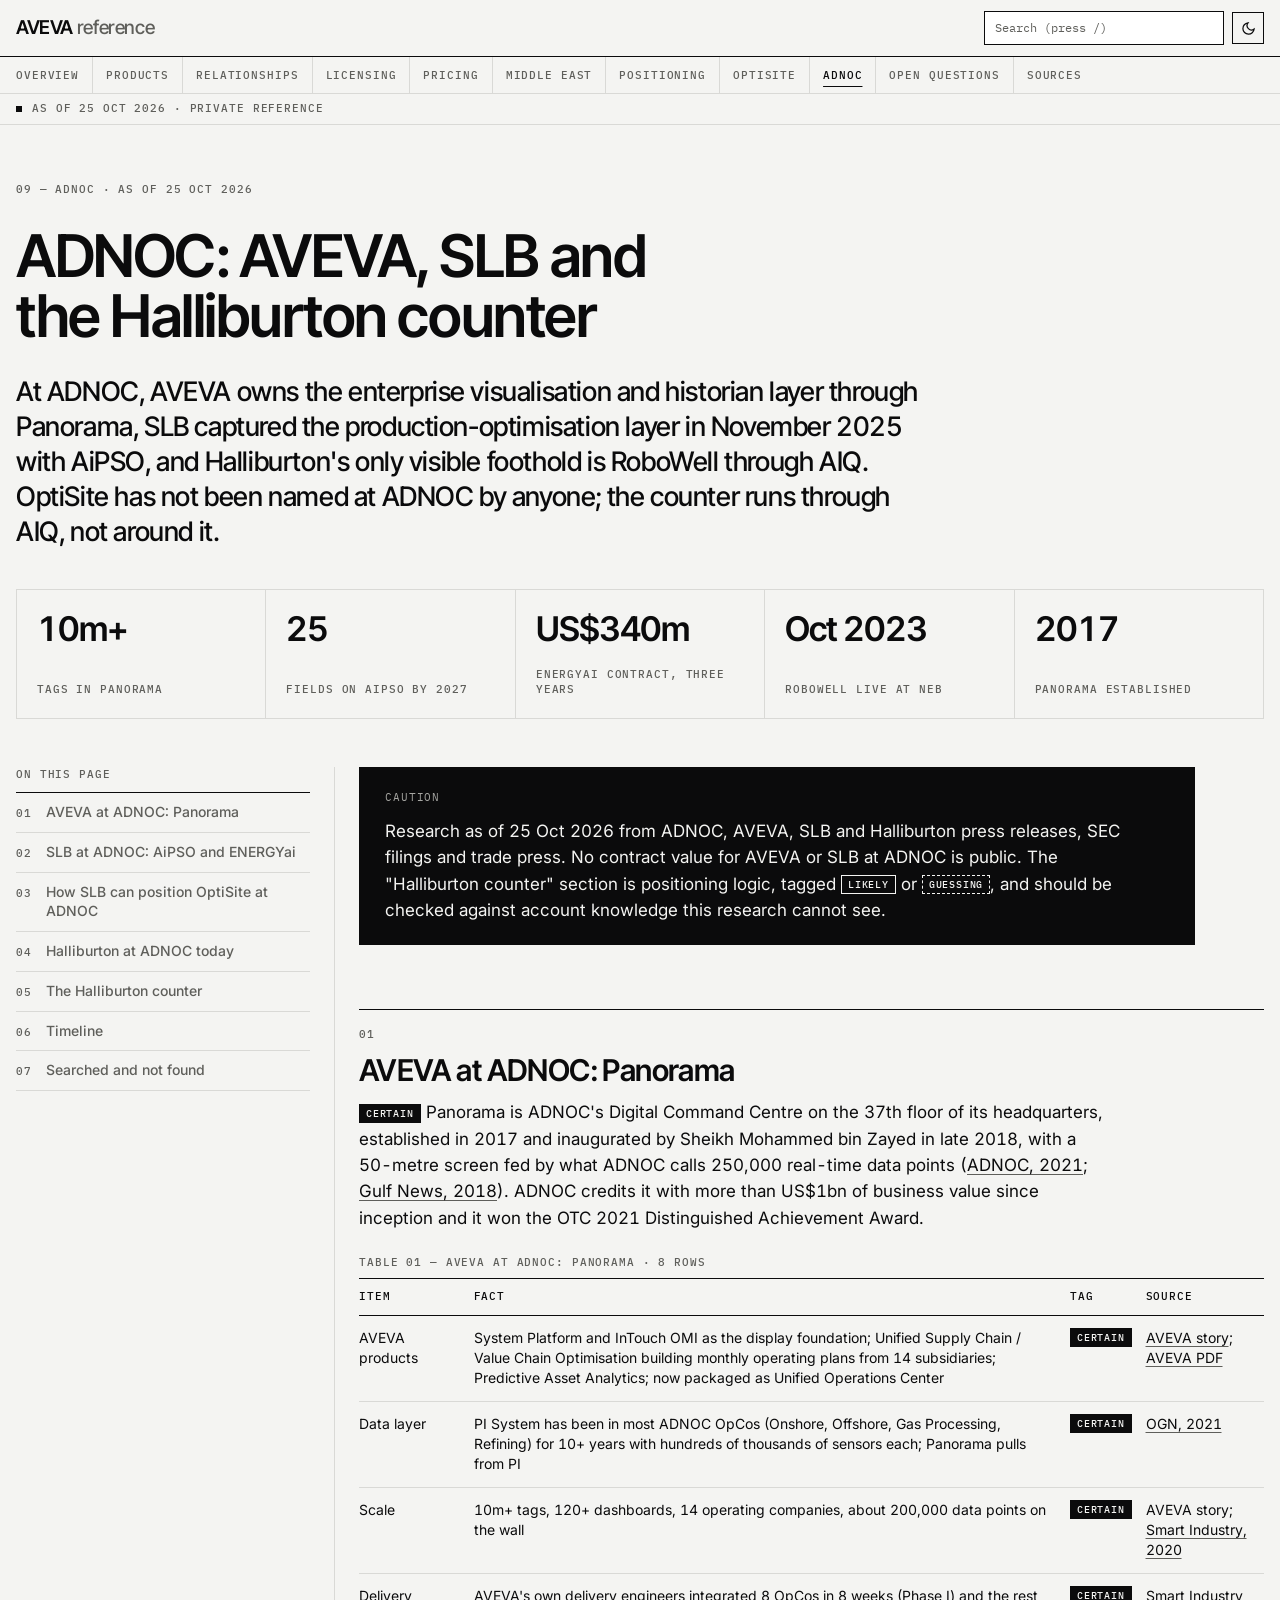
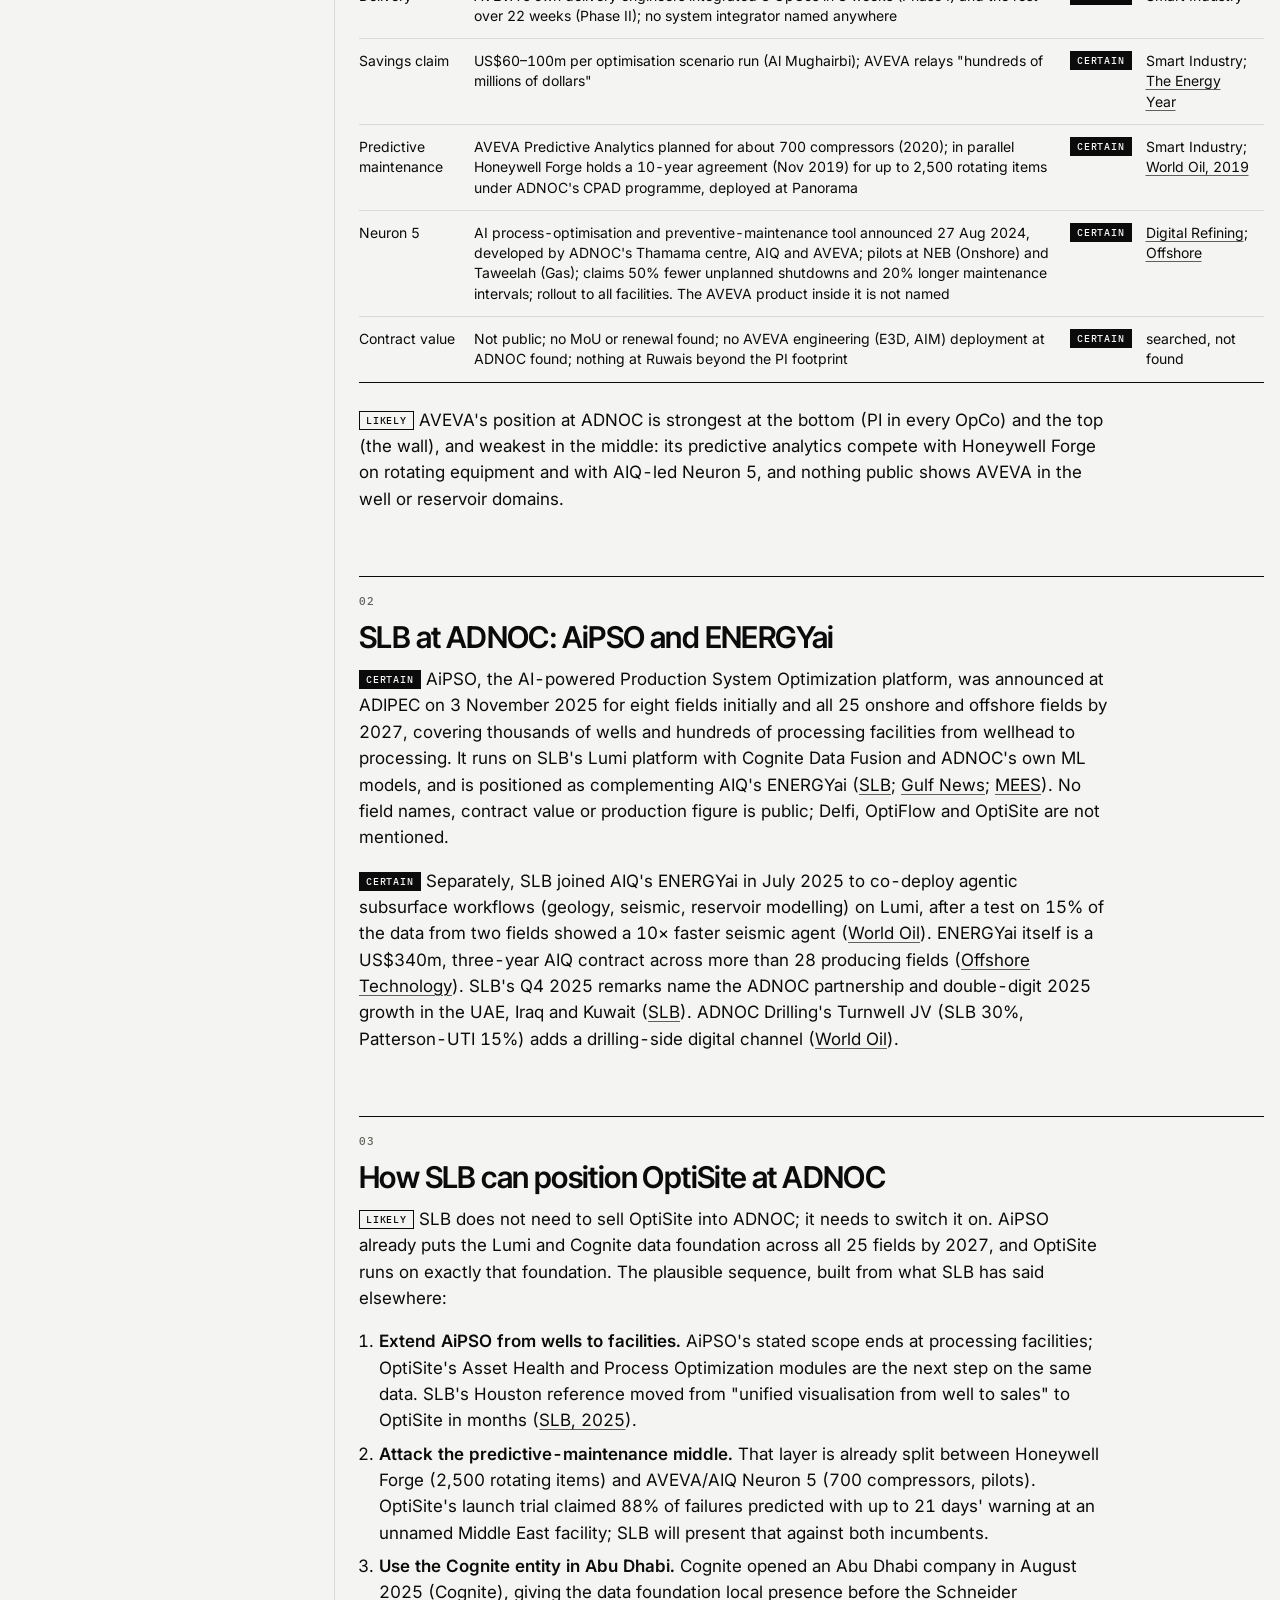
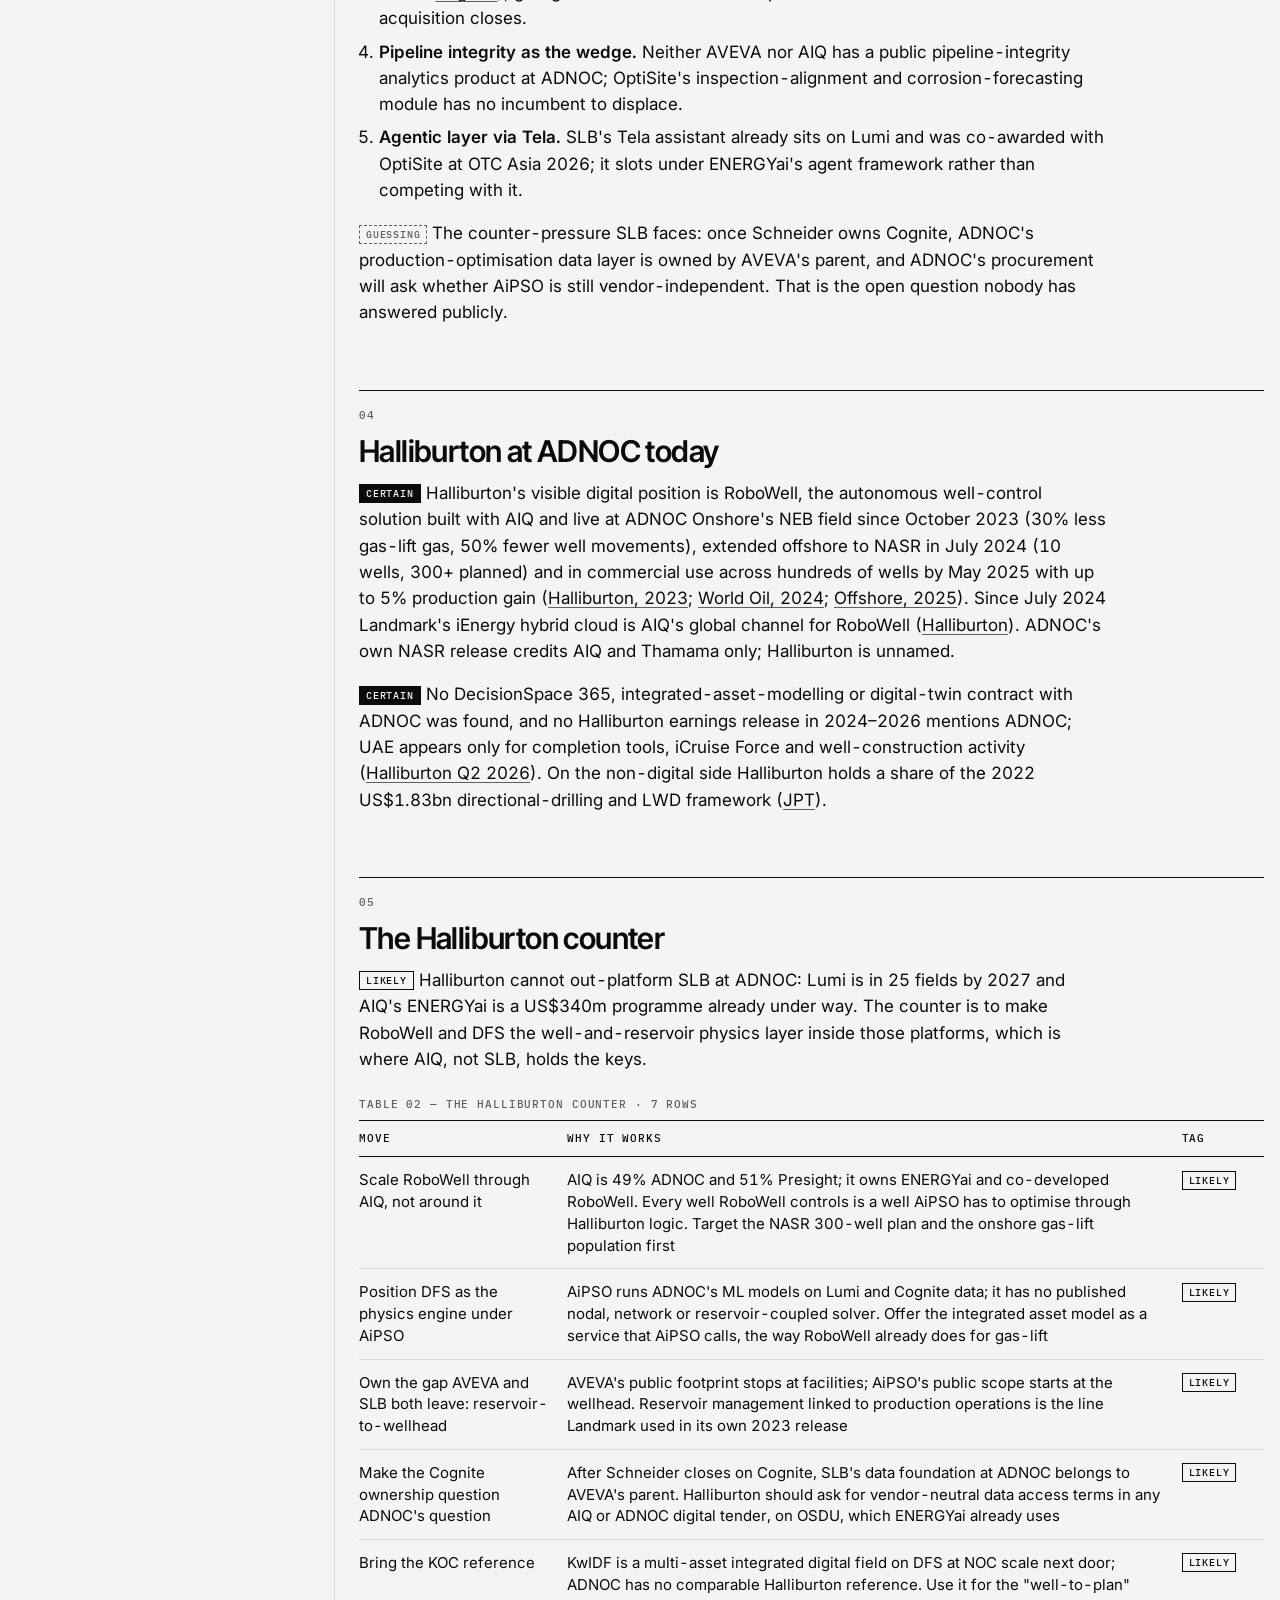
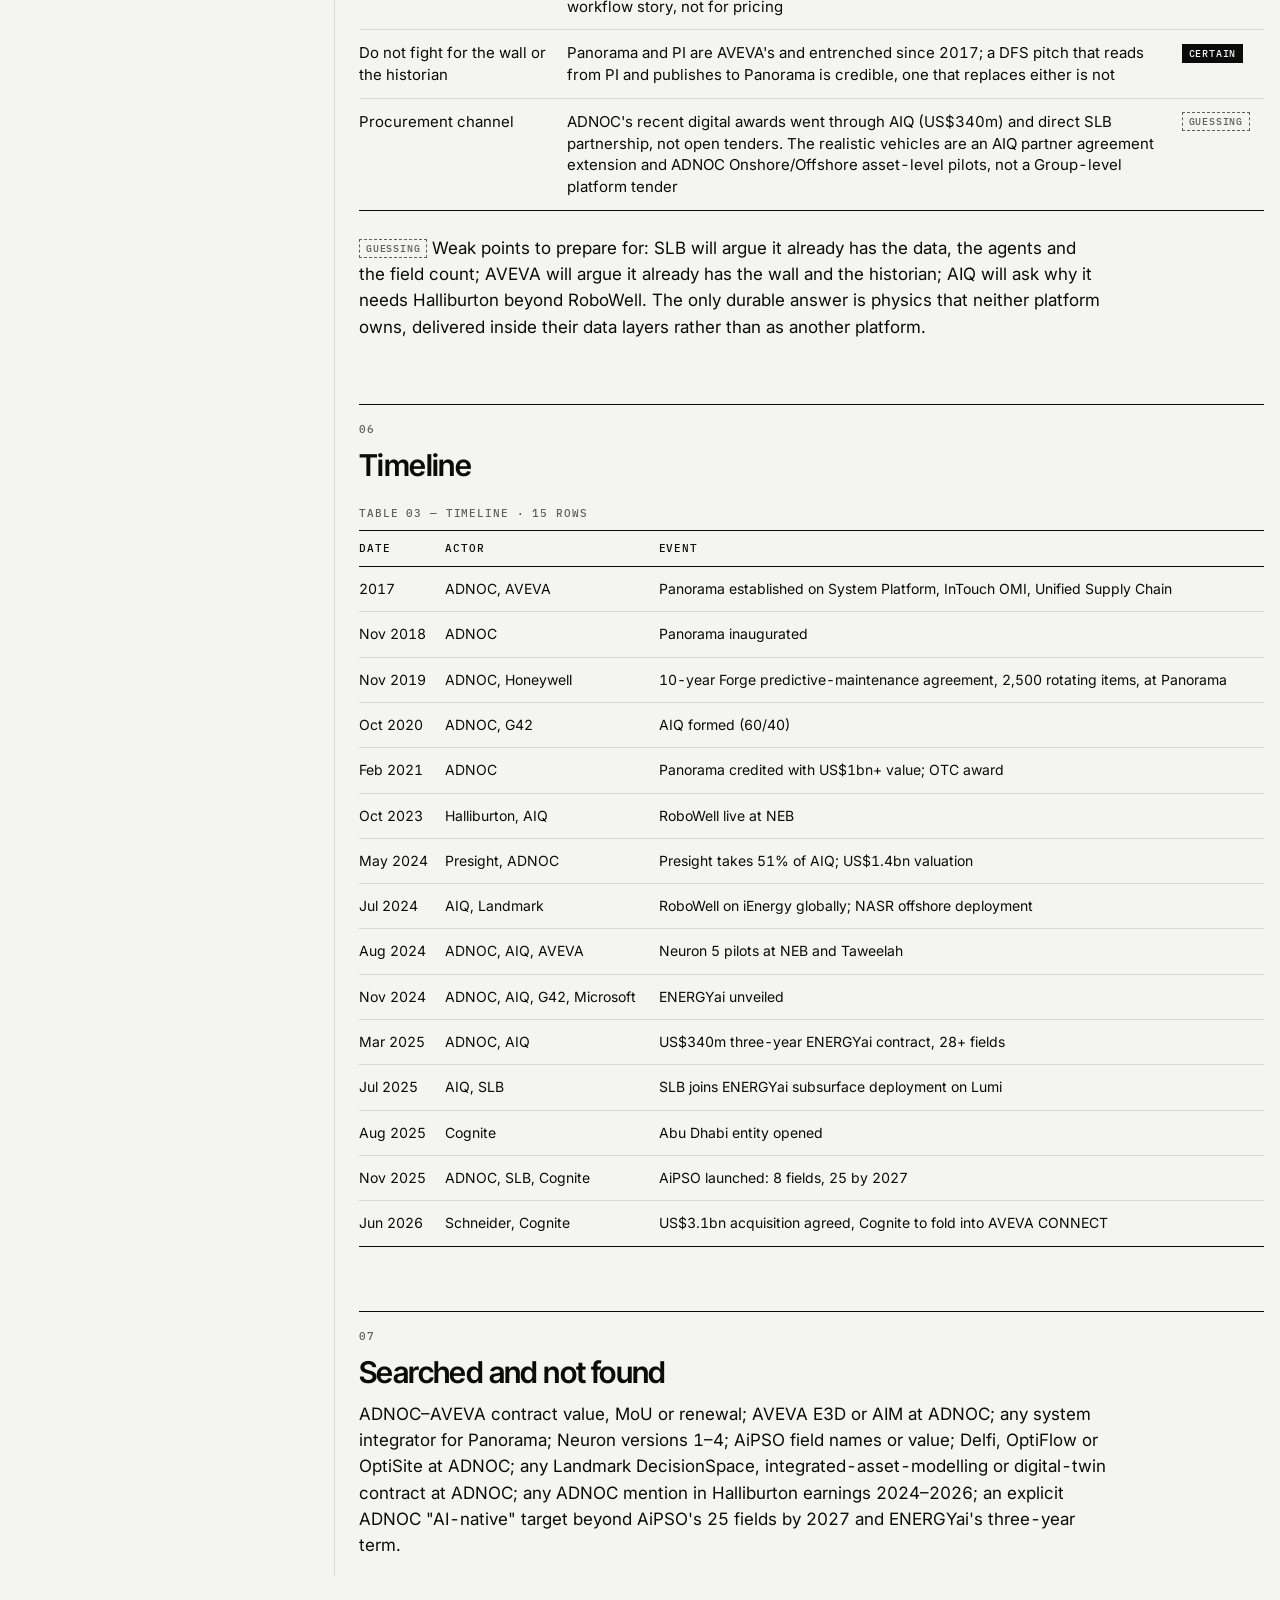
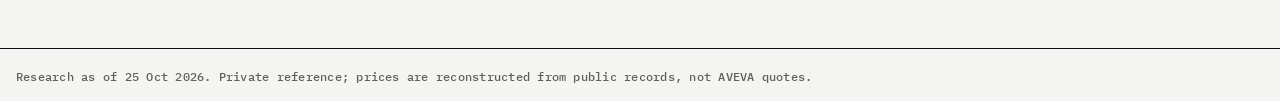
==== commit 17e03cdd: "Redesign: monochrome editorial layout with at-a-glance strips, numbered sections and page TOCs - Lig" ====
--- a/adnoc.html
+++ b/adnoc.html
@@ -8,18 +8,17 @@
 <meta name="robots" content="noindex">
 <link rel="preconnect" href="https://fonts.googleapis.com">
 <link rel="preconnect" href="https://fonts.gstatic.com" crossorigin>
-<link href="https://fonts.googleapis.com/css2?family=Manrope:wght@400;600;700;800&family=JetBrains+Mono:wght@400;500;600;700&display=swap" rel="stylesheet">
+<link href="https://fonts.googleapis.com/css2?family=Inter+Tight:wght@500;600;700&family=Inter:wght@400;500;600&family=IBM+Plex+Mono:wght@400;500&display=swap" rel="stylesheet">
 <link rel="stylesheet" href="assets/style.css">
-<link rel="icon" href="data:image/svg+xml,%3Csvg xmlns='http://www.w3.org/2000/svg' viewBox='0 0 32 32'%3E%3Crect width='32' height='32' rx='6' fill='%230D1626'/%3E%3Crect x='7' y='20' width='18' height='4' fill='%2345D4EC'/%3E%3Crect x='7' y='14' width='18' height='4' fill='%2345D4EC' opacity='.7'/%3E%3Crect x='7' y='8' width='18' height='4' fill='%2345D4EC' opacity='.4'/%3E%3C/svg%3E">
+<link rel="icon" href="data:image/svg+xml,%3Csvg xmlns='http://www.w3.org/2000/svg' viewBox='0 0 32 32'%3E%3Crect width='32' height='32' fill='%230B0B0C'/%3E%3Crect x='7' y='21' width='18' height='3' fill='%23F4F4F2'/%3E%3Crect x='7' y='14.5' width='18' height='3' fill='%23F4F4F2'/%3E%3Crect x='7' y='8' width='18' height='3' fill='%23F4F4F2'/%3E%3C/svg%3E">
 <script>try{var t=localStorage.getItem('aveva-kb-theme');if(t)document.documentElement.setAttribute('data-theme',t);}catch(e){}</script>
 
 </head>
 <body>
 <a class="skip" href="#main">Skip to content</a>
 <header class="site-head">
-  <div class="wrap">
+  <div class="wrap head-row">
     <a class="brand" href="index.html">AVEVA <span>reference</span></a>
-    <nav class="primary" aria-label="Sections"><a href="index.html">Overview</a><a href="products.html">Products</a><a href="relationships.html">Relationships</a><a href="licensing.html">Licensing</a><a href="pricing.html">Pricing</a><a href="middle-east.html">Middle East</a><a href="positioning.html">Positioning</a><a href="optisite.html">OptiSite</a><a href="adnoc.html">ADNOC</a><a href="open-questions.html">Open questions</a><a href="sources.html">Sources</a></nav>
     <div class="head-tools">
       <div class="search-box">
         <input type="search" placeholder="Search (press /)" aria-label="Search the reference" autocomplete="off">
@@ -31,16 +30,24 @@
       </button>
     </div>
   </div>
+  <div class="nav-row"><div class="wrap"><nav class="primary" aria-label="Sections"><a href="index.html">Overview</a><a href="products.html">Products</a><a href="relationships.html">Relationships</a><a href="licensing.html">Licensing</a><a href="pricing.html">Pricing</a><a href="middle-east.html">Middle East</a><a href="positioning.html">Positioning</a><a href="optisite.html">OptiSite</a><a href="adnoc.html">ADNOC</a><a href="open-questions.html">Open questions</a><a href="sources.html">Sources</a></nav></div></div>
 </header>
 <div class="status-bar" role="note"><div class="wrap"><span class="dot" aria-hidden="true"></span>As of 25 Oct 2026 · private reference</div></div>
-<main id="main" class="wrap">
+<main id="main">
 
+<section class="page-head wrap" data-kicker="09 — ADNOC · AS OF 25 OCT 2026">
 <h1>ADNOC: AVEVA, SLB and the Halliburton counter</h1>
 <p class="lede">At ADNOC, AVEVA owns the enterprise visualisation and historian layer through Panorama, SLB captured the production-optimisation layer in November 2025 with AiPSO, and Halliburton's only visible foothold is RoboWell through AIQ. OptiSite has not been named at ADNOC by anyone; the counter runs through AIQ, not around it.</p>
+</section>
+<div class="wrap"><ul class="glance" aria-label="At a glance"><li><strong>10m+</strong><small>tags in Panorama</small></li><li><strong>25</strong><small>fields on AiPSO by 2027</small></li><li><strong>US$340m</strong><small>ENERGYai contract, three years</small></li><li><strong>Oct 2023</strong><small>RoboWell live at NEB</small></li><li><strong>2017</strong><small>Panorama established</small></li></ul></div>
+<div class="wrap page-grid">
+<nav class="toc" aria-label="On this page"><span class="toc-title">On this page</span><ol><li><a href="#panorama">AVEVA at ADNOC: Panorama</a></li><li><a href="#slb">SLB at ADNOC: AiPSO and ENERGYai</a></li><li><a href="#optisite-play">How SLB can position OptiSite at ADNOC</a></li><li><a href="#halliburton">Halliburton at ADNOC today</a></li><li><a href="#counter">The Halliburton counter</a></li><li><a href="#timeline">Timeline</a></li><li><a href="#not-found">Searched and not found</a></li></ol></nav>
+<div class="page-body">
 <div class="caution"><p>Research as of 25 Oct 2026 from ADNOC, AVEVA, SLB and Halliburton press releases, SEC filings and trade press. No contract value for AVEVA or SLB at ADNOC is public. The "Halliburton counter" section is positioning logic, tagged <span class="tag tag-likely">Likely</span> or <span class="tag tag-guessing">Guessing</span>, and should be checked against account knowledge this research cannot see.</p></div>
 
 <h2 id="panorama">AVEVA at ADNOC: Panorama</h2>
 <p><span class="tag tag-certain">Certain</span> Panorama is ADNOC's Digital Command Centre on the 37th floor of its headquarters, established in 2017 and inaugurated by Sheikh Mohammed bin Zayed in late 2018, with a 50-metre screen fed by what ADNOC calls 250,000 real-time data points (<a href="https://www.adnoc.ae/en/news-and-media/press-releases/2021/adnoc-wins-industry-technology-award-for-its-panorama-digital-command-center">ADNOC, 2021</a>; <a href="https://gulfnews.com/business/mohammad-bin-zayed-inaugurates-adnoc-panorama-centre-1.2123449">Gulf News, 2018</a>). ADNOC credits it with more than US$1bn of business value since inception and it won the OTC 2021 Distinguished Achievement Award.</p>
+<p class="table-cap" data-cap="Table 01 — AVEVA at ADNOC: Panorama · 8 rows" aria-hidden="true"></p>
 <div class="table-wrap compact">
 <table>
 <thead><tr><th>Item</th><th>Fact</th><th>Tag</th><th>Source</th></tr></thead>
@@ -79,6 +86,7 @@
 
 <h2 id="counter">The Halliburton counter</h2>
 <p><span class="tag tag-likely">Likely</span> Halliburton cannot out-platform SLB at ADNOC: Lumi is in 25 fields by 2027 and AIQ's ENERGYai is a US$340m programme already under way. The counter is to make RoboWell and DFS the well-and-reservoir physics layer inside those platforms, which is where AIQ, not SLB, holds the keys.</p>
+<p class="table-cap" data-cap="Table 02 — The Halliburton counter · 7 rows" aria-hidden="true"></p>
 <div class="table-wrap">
 <table>
 <thead><tr><th>Move</th><th>Why it works</th><th>Tag</th></tr></thead>
@@ -96,6 +104,7 @@
 <p><span class="tag tag-guessing">Guessing</span> Weak points to prepare for: SLB will argue it already has the data, the agents and the field count; AVEVA will argue it already has the wall and the historian; AIQ will ask why it needs Halliburton beyond RoboWell. The only durable answer is physics that neither platform owns, delivered inside their data layers rather than as another platform.</p>
 
 <h2 id="timeline">Timeline</h2>
+<p class="table-cap" data-cap="Table 03 — Timeline · 15 rows" aria-hidden="true"></p>
 <div class="table-wrap compact">
 <table>
 <thead><tr><th>Date</th><th>Actor</th><th>Event</th></tr></thead>
@@ -122,6 +131,8 @@
 <h2 id="not-found">Searched and not found</h2>
 <p>ADNOC–AVEVA contract value, MoU or renewal; AVEVA E3D or AIM at ADNOC; any system integrator for Panorama; Neuron versions 1–4; AiPSO field names or value; Delfi, OptiFlow or OptiSite at ADNOC; any Landmark DecisionSpace, integrated-asset-modelling or digital-twin contract at ADNOC; any ADNOC mention in Halliburton earnings 2024–2026; an explicit ADNOC "AI-native" target beyond AiPSO's 25 fields by 2027 and ENERGYai's three-year term.</p>
 
+</div>
+</div>
 </main>
 <footer class="site-foot"><div class="wrap">Research as of 25 Oct 2026. Private reference; prices are reconstructed from public records, not AVEVA quotes.</div></footer>
 <script src="assets/site.js"></script>
--- a/assets/style.css
+++ b/assets/style.css
@@ -1,325 +1,355 @@
 /* AVEVA reference — shared stylesheet. Plain CSS, no build step.
-   Industrial-intelligence dashboard look: navy/graphite surfaces, one cyan accent,
-   one amber signal, monospace for figures. Dark is the default theme. */
+   Near-monochrome editorial look: off-white paper, near-black ink, one deep-blue accent used only
+   for emphasis (hover, active sort, highlighted chart node). Hairline rules, sharp corners, no shadows.
+   Light is the default; data-theme="dark" switches to a true-black variant with the same structure. */
 
 :root {
-  /* Dark (default) */
-  --paper: #0D1626;
-  --paper-2: #132038;
-  --paper-3: #192A46;
-  --ink: #E7EDF6;
-  --ink-2: #9DACC2;
-  --rule: #233650;
-  --rule-lum: #2E5A6E;           /* luminous card border */
-  --accent: #45D4EC;
-  --accent-ink: #061218;
-  --accent-soft: #10303F;
-  --signal: #F2A93B;             /* warm signal */
-  --certain: #45D4EC;  --certain-bg: #0F3340;
-  --likely: #F2A93B;   --likely-bg: #3A2A0E;
-  --guessing: #E2B57A; --guessing-bg: transparent;
-  --warn-bg: #1E2638;
-  --node-fill: #16243D;
-  --node-stroke: #4B6684;
-  --edge-doc: #D5DFEC;
-  --edge-inf: #7D8FA8;
-  --lane-a: #101B2E;
-  --lane-b: #142239;
-  --grid-line: rgba(69, 212, 236, 0.045);
-  --mono: "JetBrains Mono", ui-monospace, "SF Mono", Menlo, Consolas, monospace;
-  --sans: "Manrope", "Segoe UI", system-ui, -apple-system, sans-serif;
-  --measure: 72ch;
-  --radius: 4px;
+  --paper: #F4F4F2;
+  --paper-2: #FFFFFF;
+  --paper-3: #ECECE9;
+  --ink: #0B0B0C;
+  --ink-2: #5F5F5B;
+  --rule: #D9D9D6;
+  --rule-strong: #0B0B0C;
+  --accent: #1B3FD0;
+  --accent-ink: #FFFFFF;
+  --node-fill: #FFFFFF;
+  --node-stroke: #0B0B0C;
+  --edge-doc: #0B0B0C;
+  --edge-inf: #8A8A86;
+  --lane-a: #F4F4F2;
+  --lane-b: #ECECE9;
+  --mono: "IBM Plex Mono", ui-monospace, "SF Mono", Menlo, Consolas, monospace;
+  --sans: "Inter", system-ui, -apple-system, "Segoe UI", sans-serif;
+  --display: "Inter Tight", "Inter", system-ui, -apple-system, "Segoe UI", sans-serif;
+  --measure: 68ch;
+  --nav-h: 36px;
+  color-scheme: light;
+}
+:root[data-theme="dark"] {
+  --paper: #000000;
+  --paper-2: #0E0E0F;
+  --paper-3: #171718;
+  --ink: #F4F4F2;
+  --ink-2: #9C9C98;
+  --rule: #2A2A2C;
+  --rule-strong: #F4F4F2;
+  --accent: #7B93FF;
+  --accent-ink: #000000;
+  --node-fill: #0E0E0F;
+  --node-stroke: #F4F4F2;
+  --edge-doc: #F4F4F2;
+  --edge-inf: #7A7A78;
+  --lane-a: #000000;
+  --lane-b: #0E0E0F;
   color-scheme: dark;
-}
-
-@media (prefers-color-scheme: light) {
-  :root:not([data-theme="dark"]) {
-    --paper: #F3F6FA; --paper-2: #E7ECF3; --paper-3: #DCE3EC; --ink: #0F1A2B; --ink-2: #4B5A70;
-    --rule: #CCD6E3; --rule-lum: #9FC6D0; --accent: #0A7D92; --accent-ink: #FFFFFF; --accent-soft: #D6EEF3;
-    --signal: #8F5400;
-    --certain: #065F70; --certain-bg: #D6EEF3;
-    --likely: #8F5400;  --likely-bg: #FBE7C4;
-    --guessing: #7A4A00; --guessing-bg: transparent;
-    --warn-bg: #E9EEF5;
-    --node-fill: #FFFFFF; --node-stroke: #7E93AC;
-    --edge-doc: #1B2A3F; --edge-inf: #7A8AA1;
-    --lane-a: #EDF1F6; --lane-b: #E3E9F1;
-    --grid-line: rgba(10, 125, 146, 0.06);
-    color-scheme: light;
-  }
-}
-:root[data-theme="light"] {
-  --paper: #F3F6FA; --paper-2: #E7ECF3; --paper-3: #DCE3EC; --ink: #0F1A2B; --ink-2: #4B5A70;
-  --rule: #CCD6E3; --rule-lum: #9FC6D0; --accent: #0A7D92; --accent-ink: #FFFFFF; --accent-soft: #D6EEF3;
-  --signal: #8F5400;
-  --certain: #065F70; --certain-bg: #D6EEF3;
-  --likely: #8F5400;  --likely-bg: #FBE7C4;
-  --guessing: #7A4A00; --guessing-bg: transparent;
-  --warn-bg: #E9EEF5;
-  --node-fill: #FFFFFF; --node-stroke: #7E93AC;
-  --edge-doc: #1B2A3F; --edge-inf: #7A8AA1;
-  --lane-a: #EDF1F6; --lane-b: #E3E9F1;
-  --grid-line: rgba(10, 125, 146, 0.06);
-  color-scheme: light;
 }
 
 * { box-sizing: border-box; }
 html { -webkit-text-size-adjust: 100%; }
 body {
   margin: 0;
-  background-color: var(--paper);
-  background-image:
-    linear-gradient(to right, var(--grid-line) 1px, transparent 1px),
-    linear-gradient(to bottom, var(--grid-line) 1px, transparent 1px);
-  background-size: 48px 48px;
-  background-attachment: fixed;
+  background: var(--paper);
   color: var(--ink);
   font-family: var(--sans);
   font-size: 17px;
   line-height: 1.55;
   font-variant-numeric: tabular-nums;
-}
-a { color: var(--accent); text-decoration-thickness: 1px; text-underline-offset: 2px; text-decoration-color: var(--accent); text-decoration-color: color-mix(in srgb, var(--accent) 55%, transparent); }
-a:hover { text-decoration-thickness: 2px; text-decoration-color: var(--accent); }
+  -webkit-font-smoothing: antialiased;
+}
+a { color: inherit; text-decoration: underline; text-decoration-thickness: 1px; text-underline-offset: 3px; text-decoration-color: var(--ink-2); }
+a:hover { color: var(--accent); text-decoration-color: var(--accent); }
 :focus-visible { outline: 2px solid var(--accent); outline-offset: 2px; }
 
-h1, h2, h3 { font-family: var(--sans); font-weight: 700; line-height: 1.2; margin: 0 0 .4em; letter-spacing: -0.015em; }
-h1 { font-size: 2.1rem; margin-top: 0; font-weight: 800; }
-h2 { font-size: 1.35rem; margin-top: 2.6rem; padding-top: 1.1rem; border-top: 1px solid var(--rule); position: relative; }
-h2::before { content: "#"; font-family: var(--mono); font-weight: 500; font-size: .95rem; color: var(--accent); margin-right: .55rem; vertical-align: .08em; }
-h3 { font-size: 1.1rem; margin-top: 1.6rem; }
+/* Mono micro-label: the one label style used everywhere */
+.label, .asof, .status-bar, .kicker, .table-cap, .glance small, .toc, .sections .idx, thead th, .chart-legend, .site-foot, .side-panel dt, .facts .tag, .legend-hero h2 {
+  font-family: var(--mono); font-size: 11px; font-weight: 500; letter-spacing: .08em; text-transform: uppercase; line-height: 1.4;
+}
+
+h1, h2, h3 { margin: 0 0 .4em; }
+h1 { font-family: var(--display); font-weight: 600; font-size: clamp(44px, 4.6vw, 64px); line-height: 1.02; letter-spacing: -0.025em; max-width: 18ch; }
+h2 { font-family: var(--display); font-weight: 600; font-size: 30px; line-height: 1.1; letter-spacing: -0.02em; margin-top: 64px; padding-top: 18px; border-top: 1px solid var(--rule-strong); }
+h2::before { content: counter(sec, decimal-leading-zero); display: block; font-family: var(--mono); font-size: 11px; font-weight: 500; letter-spacing: .08em; margin-bottom: 14px; color: var(--ink-2); }
+h3 { font-family: var(--sans); font-weight: 600; font-size: 19px; line-height: 1.3; letter-spacing: -0.01em; margin-top: 36px; }
+main { counter-reset: sec; }
+h2 { counter-increment: sec; }
 p, ul, ol { max-width: var(--measure); }
 p { margin: 0 0 1em; }
-ul, ol { padding-left: 1.3em; }
-li { margin-bottom: .35em; }
+ul, ol { padding-left: 1.2em; }
+li { margin-bottom: .4em; }
 small, .muted { color: var(--ink-2); }
-code { font-family: var(--mono); font-size: .88em; background: var(--paper-2); border: 1px solid var(--rule); padding: .05em .35em; border-radius: 3px; }
-pre { background: var(--paper-2); border: 1px solid var(--rule); padding: .8em 1em; border-radius: var(--radius); overflow: auto; font-size: .88rem; font-family: var(--mono); }
-strong b, b { font-weight: 700; }
-
-.wrap { width: min(1320px, 100% - 32px); margin-inline: auto; }
-main.wrap { padding: 2rem 0 3rem; }
-main.wrap > * { max-width: 1200px; }
-main.wrap > .chart-layout, main.wrap > .table-wrap, main.wrap > #stack, main.wrap > .chart-legend { max-width: none; }
-main.wrap > .caution, main.wrap > .lines { max-width: 76ch; }
-main.wrap > .legend-hero { max-width: 70ch; }
-
-/* Header and nav */
-.site-head { position: sticky; top: 0; z-index: 20; background: var(--paper); border-bottom: 1px solid var(--rule); }
-@supports (backdrop-filter: blur(8px)) or (-webkit-backdrop-filter: blur(8px)) {
-  .site-head { background: color-mix(in srgb, var(--paper) 88%, transparent); -webkit-backdrop-filter: blur(10px); backdrop-filter: blur(10px); }
-}
-.site-head .wrap { display: flex; align-items: center; gap: .9rem; min-height: 48px; flex-wrap: nowrap; }
-.brand { font-family: var(--mono); font-weight: 700; font-size: .95rem; letter-spacing: .02em; color: var(--ink); text-decoration: none; white-space: nowrap; display: inline-flex; align-items: center; gap: .5rem; }
-.brand::before { content: ""; width: 9px; height: 9px; border-radius: 2px; background: var(--accent); box-shadow: 0 0 0 3px var(--accent-soft); flex: none; }
-.brand span { color: var(--accent); font-weight: 500; }
-nav.primary { display: flex; gap: .1rem; flex: 1 1 auto; min-width: 0; overflow-x: auto; flex-wrap: nowrap; scrollbar-width: none; -webkit-overflow-scrolling: touch; }
+code { font-family: var(--mono); font-size: .86em; border: 1px solid var(--rule); padding: .05em .35em; }
+pre { border: 1px solid var(--rule); padding: .8em 1em; overflow: auto; font-size: .86rem; font-family: var(--mono); }
+strong, b { font-weight: 600; }
+
+.wrap { width: min(1248px, 100% - 32px); margin-inline: auto; }
+
+/* Header */
+.site-head { background: var(--paper); }
+.head-row { display: flex; align-items: center; justify-content: space-between; gap: 16px; min-height: 56px; }
+.brand { font-family: var(--display); font-weight: 600; font-size: 19px; letter-spacing: -0.02em; text-decoration: none; white-space: nowrap; }
+.brand span { font-weight: 500; color: var(--ink-2); }
+.nav-row { position: sticky; top: 0; z-index: 20; background: var(--paper); border-top: 1px solid var(--rule-strong); border-bottom: 1px solid var(--rule); }
+nav.primary { display: flex; flex-wrap: nowrap; overflow-x: auto; scrollbar-width: none; -webkit-overflow-scrolling: touch; height: var(--nav-h); }
 nav.primary::-webkit-scrollbar { display: none; }
-nav.primary a { color: var(--ink-2); text-decoration: none; padding: .3rem .42rem; border-radius: 3px; font-size: .84rem; font-weight: 600; white-space: nowrap; line-height: 1.3; }
-nav.primary a:hover { color: var(--ink); background: var(--paper-2); }
-nav.primary a[aria-current="page"] { color: var(--accent); background: var(--accent-soft); }
-.head-tools { display: flex; align-items: center; gap: .45rem; margin-left: auto; flex: none; }
+nav.primary a { font-family: var(--mono); font-size: 11px; font-weight: 500; letter-spacing: .08em; text-transform: uppercase; text-decoration: none; color: var(--ink-2); white-space: nowrap; display: inline-flex; align-items: center; padding: 0 13px; border-right: 1px solid var(--rule); line-height: 1; }
+nav.primary a:first-child { padding-left: 0; }
+nav.primary a:last-child { border-right: 0; }
+nav.primary a:hover { color: var(--ink); }
+nav.primary a[aria-current="page"] { color: var(--ink); text-decoration: underline; text-underline-offset: 7px; text-decoration-thickness: 1px; }
+.head-tools { display: flex; align-items: center; gap: 8px; flex: none; }
 .search-box { position: relative; }
-.search-box input { font: inherit; font-family: var(--mono); font-size: .8rem; padding: .35rem .6rem; width: 11rem; max-width: 50vw; border: 1px solid var(--rule); border-radius: 3px; background: var(--paper-2); color: var(--ink); }
+.search-box input { font: inherit; font-family: var(--mono); font-size: 12px; padding: 7px 10px; width: 15rem; max-width: 52vw; border: 1px solid var(--rule-strong); background: var(--paper-2); color: var(--ink); }
 .search-box input::placeholder { color: var(--ink-2); }
-.search-box input:focus { border-color: var(--accent); outline: none; box-shadow: 0 0 0 2px var(--accent-soft); }
-.search-results { position: absolute; right: 0; top: calc(100% + 6px); width: min(34rem, 92vw); max-height: 70vh; overflow: auto; background: var(--paper-2); border: 1px solid var(--rule-lum); border-radius: var(--radius); box-shadow: 0 16px 40px rgba(0,0,0,.45); display: none; z-index: 30; }
+.search-box input:focus { outline: 2px solid var(--accent); outline-offset: -1px; }
+.search-results { position: absolute; right: 0; top: calc(100% + 4px); width: min(34rem, 92vw); max-height: 70vh; overflow: auto; background: var(--paper-2); border: 1px solid var(--rule-strong); display: none; z-index: 30; }
 .search-results.open { display: block; }
-.search-results a { display: block; padding: .6rem .8rem; border-bottom: 1px solid var(--rule); color: var(--ink); text-decoration: none; }
-.search-results a:hover, .search-results a.active { background: var(--paper-3); }
-.search-results .where { font-size: .76rem; font-family: var(--mono); color: var(--accent); }
-.search-results .snippet { font-size: .9rem; color: var(--ink-2); display: -webkit-box; -webkit-line-clamp: 2; -webkit-box-orient: vertical; overflow: hidden; }
-.search-results mark { background: var(--likely-bg); color: var(--likely); padding: 0 .1em; border-radius: 2px; }
-.search-results .empty { padding: .8rem; color: var(--ink-2); }
-.btn { font: inherit; font-size: .86rem; font-weight: 600; padding: .35rem .7rem; border: 1px solid var(--rule-lum); background: var(--paper-2); color: var(--ink); border-radius: 3px; cursor: pointer; }
-.btn:hover { border-color: var(--accent); }
-.btn.primary { background: var(--accent); color: var(--accent-ink); border-color: var(--accent); }
-.btn[aria-pressed="true"] { background: var(--accent); color: var(--accent-ink); border-color: var(--accent); }
-.theme-toggle { width: 2.1rem; height: 2.1rem; padding: 0; display: grid; place-items: center; }
-.theme-toggle svg { width: 17px; height: 17px; }
+.search-results a { display: block; padding: 10px 12px; border-bottom: 1px solid var(--rule); color: var(--ink); text-decoration: none; }
+.search-results a:hover, .search-results a.active { background: var(--paper-3); color: var(--ink); }
+.search-results .where { font-family: var(--mono); font-size: 11px; letter-spacing: .06em; text-transform: uppercase; color: var(--ink-2); }
+.search-results .snippet { font-size: 14px; color: var(--ink-2); display: -webkit-box; -webkit-line-clamp: 2; -webkit-box-orient: vertical; overflow: hidden; }
+.search-results mark { background: transparent; color: var(--accent); font-weight: 600; }
+.search-results .empty { padding: 12px; color: var(--ink-2); font-size: 14px; }
+.btn { font-family: var(--mono); font-size: 11px; font-weight: 500; letter-spacing: .08em; text-transform: uppercase; padding: 7px 12px; border: 1px solid var(--rule-strong); background: var(--paper); color: var(--ink); cursor: pointer; line-height: 1.2; }
+.btn:hover { color: var(--accent); border-color: var(--accent); }
+.btn[aria-pressed="true"] { background: var(--ink); color: var(--paper); border-color: var(--ink); }
+.theme-toggle { width: 32px; height: 32px; padding: 0; display: grid; place-items: center; }
+.theme-toggle svg { width: 15px; height: 15px; }
 .theme-toggle .moon { display: block; }
 .theme-toggle .sun { display: none; }
-:root[data-theme="light"] .theme-toggle .sun { display: block; }
-:root[data-theme="light"] .theme-toggle .moon { display: none; }
-@media (prefers-color-scheme: light) {
-  :root:not([data-theme="dark"]) .theme-toggle .sun { display: block; }
-  :root:not([data-theme="dark"]) .theme-toggle .moon { display: none; }
-}
-
-/* Status bar under the header */
-.status-bar { border-bottom: 1px solid var(--rule); background: var(--paper-2); font-family: var(--mono); font-size: .74rem; color: var(--ink-2); letter-spacing: .01em; }
-.status-bar .wrap { display: flex; align-items: center; gap: .6rem; min-height: 28px; }
-.status-bar .dot { width: 6px; height: 6px; border-radius: 50%; background: var(--accent); flex: none; }
-
-/* Page intro */
-.lede { font-size: 1.15rem; line-height: 1.5; color: var(--ink-2); max-width: 64ch; }
-.asof { color: var(--ink-2); font-family: var(--mono); font-size: .8rem; margin-bottom: .7rem; }
+:root[data-theme="dark"] .theme-toggle .sun { display: block; }
+:root[data-theme="dark"] .theme-toggle .moon { display: none; }
+
+/* Status line under the nav */
+.status-bar { border-bottom: 1px solid var(--rule); color: var(--ink-2); }
+.status-bar .wrap { display: flex; align-items: center; gap: 10px; min-height: 30px; }
+.status-bar .dot { width: 6px; height: 6px; background: var(--ink); flex: none; }
+
+/* Page head */
+.page-head { padding: 56px 0 40px; }
+.page-head::before { content: attr(data-kicker); display: block; font-family: var(--mono); font-size: 11px; font-weight: 500; letter-spacing: .08em; text-transform: uppercase; color: var(--ink-2); margin-bottom: 28px; }
+.page-head > p:last-child, .hero > .wrap > p:last-child { margin-bottom: 0; }
+.lede { font-family: var(--display); font-weight: 500; font-size: clamp(22px, 2.1vw, 28px); line-height: 1.3; letter-spacing: -0.015em; max-width: 34em; margin-top: 28px; color: var(--ink); }
+.lede a { text-decoration-thickness: 1px; }
+.asof { color: var(--ink-2); margin: 0 0 28px; }
+
+/* Black band (index hero, cautions): fixed palette in both themes */
+.band, .caution { --paper: #0B0B0C; --paper-2: #161617; --paper-3: #222224; --ink: #F4F4F2; --ink-2: #A6A6A2; --rule: #3A3A3C; --rule-strong: #F4F4F2; --accent: #9AACFF; background: var(--paper); color: var(--ink); }
+:root[data-theme="dark"] .band { border-bottom: 1px solid var(--rule); }
+.hero > .wrap { padding: 64px 0 56px; }
+.hero h1 { max-width: 16ch; }
+.hero .hero-sub { font-size: 17px; color: var(--ink-2); max-width: 60ch; margin: 28px 0 0; }
+.hero .lede { margin-top: 20px; font-size: clamp(26px, 2.8vw, 36px); max-width: 28em; }
+
+/* At-a-glance strip */
+.glance { list-style: none; margin: 0 0 48px; padding: 0; max-width: none; display: grid; grid-template-columns: repeat(auto-fit, minmax(228px, 1fr)); gap: 1px; background: var(--rule); border: 1px solid var(--rule); }
+.glance li { margin: 0; background: var(--paper); padding: 22px 20px 20px; min-height: 128px; display: flex; flex-direction: column; justify-content: space-between; gap: 14px; }
+.glance strong { display: block; font-family: var(--display); font-weight: 600; font-size: 34px; line-height: 1; letter-spacing: -0.03em; overflow-wrap: anywhere; }
+.glance small { color: var(--ink-2); display: block; }
+.hero + .glance { margin-top: 0; border-top: 0; }
+
+/* Page grid: TOC left, content right */
+.page-grid { display: grid; grid-template-columns: repeat(12, minmax(0, 1fr)); column-gap: 24px; padding-bottom: 72px; }
+.toc { grid-column: 1 / span 3; position: sticky; top: calc(var(--nav-h) + 24px); align-self: start; }
+.toc ol { list-style: none; margin: 0; padding: 0; counter-reset: toc; border-top: 1px solid var(--rule-strong); }
+.toc li { margin: 0; counter-increment: toc; border-bottom: 1px solid var(--rule); }
+.toc a { display: flex; gap: 14px; padding: 10px 0; text-decoration: none; color: var(--ink-2); text-transform: none; letter-spacing: 0; font-family: var(--sans); font-size: 14px; line-height: 1.35; }
+.toc a::before { content: counter(toc, decimal-leading-zero); font-family: var(--mono); font-size: 11px; letter-spacing: .08em; flex: none; padding-top: 3px; }
+.toc a:hover { color: var(--ink); }
+.toc .toc-title { display: block; padding: 0 0 10px; color: var(--ink-2); }
+.page-body { grid-column: 4 / -1; min-width: 0; border-left: 1px solid var(--rule); padding-left: 24px; }
+.page-body > h2:first-child { margin-top: 0; border-top: 0; padding-top: 0; }
+.page-body > h2:first-child::before { margin-bottom: 14px; }
+.page-body > .caution:first-child { margin-top: 0; }
 
 /* Confidence chips */
-.tag { display: inline-block; font-family: var(--mono); font-size: .68rem; font-weight: 600; line-height: 1; padding: .3em .5em .26em; border-radius: 3px; vertical-align: .14em; white-space: nowrap; letter-spacing: .02em; border: 1px solid transparent; }
-.tag-certain { color: var(--certain); background: var(--certain-bg); border-color: var(--rule-lum); border-color: color-mix(in srgb, var(--certain) 35%, transparent); }
-.tag-likely { color: var(--likely); background: var(--likely-bg); border-color: var(--likely); border-color: color-mix(in srgb, var(--likely) 40%, transparent); }
-.tag-guessing { color: var(--guessing); background: var(--guessing-bg); border: 1px dashed var(--guessing); }
-.tag-doc { color: var(--ink); background: var(--paper-3); border-color: var(--node-stroke); }
-.tag-inf { color: var(--ink-2); background: transparent; border: 1px dashed var(--ink-2); }
-
-/* Legend hero on index */
-.legend-hero { border: 1px solid var(--rule-lum); border-radius: var(--radius); padding: 1.1rem 1.3rem; margin: 1.6rem 0 2rem; background: var(--paper-2); max-width: 70ch; position: relative; }
-.legend-hero::before { content: ""; position: absolute; left: -1px; top: 12px; bottom: 12px; width: 3px; background: var(--accent); border-radius: 2px; }
-.legend-hero h2 { border: 0; margin: 0 0 .7rem; padding: 0; font-size: 1.05rem; }
-.legend-hero h2::before { display: none; }
-.legend-hero dl { display: grid; grid-template-columns: auto 1fr; gap: .55rem 1rem; margin: 0; align-items: baseline; }
-.legend-hero dd { margin: 0; color: var(--ink-2); }
-.legend-hero dt .tag { font-size: .78rem; }
-
-.caution { background: var(--warn-bg); border: 1px solid var(--rule); border-left: 3px solid var(--signal); border-radius: var(--radius); padding: .9rem 1.1rem; max-width: 76ch; margin: 1rem 0 1.5rem; }
+.tag { display: inline-block; font-family: var(--mono); font-size: 10px; font-weight: 500; letter-spacing: .08em; text-transform: uppercase; line-height: 1; padding: 4px 6px 3px; vertical-align: .18em; white-space: nowrap; border: 1px solid var(--ink); color: var(--ink); background: transparent; }
+.tag-certain { background: var(--ink); color: var(--paper); }
+.tag-likely { background: transparent; color: var(--ink); }
+.tag-guessing { border-style: dashed; border-color: var(--ink-2); color: var(--ink-2); }
+.tag-doc { background: var(--ink); color: var(--paper); }
+.tag-inf { border-style: dashed; border-color: var(--ink-2); color: var(--ink-2); }
+
+/* Tag legend on index */
+.legend-hero { border: 1px solid var(--rule-strong); padding: 20px 22px; margin: 48px 0 0; max-width: 70ch; }
+.legend-hero h2 { border: 0; margin: 0 0 16px; padding: 0; color: var(--ink-2); counter-increment: sec; }
+.legend-hero h2::before { display: inline; margin-right: 12px; }
+.legend-hero dl { display: grid; grid-template-columns: auto 1fr; gap: 12px 18px; margin: 0; align-items: baseline; }
+.legend-hero dd { margin: 0; font-size: 15px; }
+
+/* Caution: a black callout band */
+.caution { padding: 22px 26px 22px; max-width: 76ch; margin: 24px 0 40px; }
+.caution::before { content: "Caution"; display: block; font-family: var(--mono); font-size: 11px; letter-spacing: .08em; text-transform: uppercase; color: var(--ink-2); margin-bottom: 12px; }
+.caution p { color: var(--ink); }
 .caution p:last-child { margin-bottom: 0; }
-
-/* Headline facts as KPI tiles */
-.facts { list-style: none; padding: 0; margin: 1rem 0 2rem; max-width: none; display: grid; grid-template-columns: repeat(auto-fit, minmax(340px, 1fr)); gap: .8rem; }
-.facts li { position: relative; margin: 0; padding: 1rem 1.1rem 1rem; padding-right: 5.2rem; background: var(--paper-2); border: 1px solid var(--rule-lum); border-radius: var(--radius); color: var(--ink-2); font-size: .94rem; line-height: 1.5; }
-.facts li::after { content: ""; position: absolute; right: 10px; bottom: 10px; width: 8px; height: 8px; border-right: 1px solid var(--rule-lum); border-bottom: 1px solid var(--rule-lum); }
-.facts strong { font-family: var(--mono); font-size: 1.05rem; font-weight: 700; color: var(--ink); display: block; margin-bottom: .45rem; letter-spacing: -0.01em; line-height: 1.3; }
-.facts li > .tag { position: absolute; top: .9rem; right: .9rem; }
-
-/* Section links on index */
-.sections { list-style: none; padding: 0; margin: 0; max-width: none; columns: 2; column-gap: 2rem; }
-.sections li { break-inside: avoid; padding: .6rem 0; border-bottom: 1px solid var(--rule); margin: 0; }
-.sections a { font-weight: 700; text-decoration: none; }
+.caution a { color: inherit; text-decoration-color: var(--ink-2); }
+.caution .tag { border-color: var(--ink); color: var(--ink); background: transparent; }
+.caution .tag-certain { background: var(--ink); color: var(--paper); }
+.caution .tag-guessing { border-style: dashed; }
+
+/* Headline facts on index: hairline tiles */
+.facts { list-style: none; padding: 0; margin: 24px 0 0; max-width: none; display: grid; grid-template-columns: repeat(auto-fit, minmax(300px, 1fr)); gap: 1px; background: var(--rule); border: 1px solid var(--rule); }
+.facts li { margin: 0; background: var(--paper); padding: 20px; color: var(--ink-2); font-size: 15px; line-height: 1.5; display: flex; flex-direction: column; gap: 10px; }
+.facts strong { font-family: var(--display); font-size: 24px; font-weight: 600; line-height: 1.1; letter-spacing: -0.02em; color: var(--ink); display: block; }
+.facts li > .tag { align-self: flex-start; margin-top: auto; }
+
+/* Section cards on index */
+.sections { list-style: none; padding: 0; margin: 24px 0 0; max-width: none; display: grid; grid-template-columns: repeat(5, minmax(0, 1fr)); gap: 1px; background: var(--rule); border: 1px solid var(--rule); }
+.sections li { margin: 0; background: var(--paper); padding: 18px 16px 20px; display: flex; flex-direction: column; min-height: 250px; }
+.sections .idx { color: var(--ink-2); margin-bottom: 26px; }
+.sections a { font-family: var(--display); font-weight: 600; font-size: 19px; line-height: 1.15; letter-spacing: -0.02em; text-decoration: none; }
 .sections a:hover { text-decoration: underline; }
-.sections .muted { display: block; font-size: .92rem; }
-@media (max-width: 700px) { .sections { columns: 1; } }
-
-/* Tables as data grids */
-.table-wrap { overflow-x: auto; border: 1px solid var(--rule-lum); border-radius: var(--radius); margin: 1rem 0 1.5rem; background: var(--paper-2); }
-table { border-collapse: separate; border-spacing: 0; width: 100%; font-size: .9rem; font-variant-numeric: tabular-nums; }
-thead th { position: sticky; top: 0; background: var(--paper-3); text-align: left; padding: .6rem .7rem; border-bottom: 1px solid var(--rule-lum); font-family: var(--mono); font-size: .74rem; font-weight: 600; letter-spacing: .02em; color: var(--ink-2); z-index: 2; white-space: nowrap; }
-tbody td { padding: .55rem .7rem; border-bottom: 1px solid var(--rule); vertical-align: top; }
-tbody tr:nth-child(even) td { background: var(--lane-b); }
-@supports (background: color-mix(in srgb, red 50%, blue)) { tbody tr:nth-child(even) td { background: color-mix(in srgb, var(--paper-3) 45%, transparent); } }
+.sections .muted { display: block; font-size: 14px; margin-top: 10px; line-height: 1.45; }
+.sections .fig { margin-top: auto; padding-top: 20px; font-family: var(--display); font-weight: 600; font-size: 22px; line-height: 1.05; letter-spacing: -0.03em; }
+@media (max-width: 1250px) { .sections { grid-template-columns: repeat(3, minmax(0, 1fr)); } }
+@media (max-width: 1000px) { .sections { grid-template-columns: repeat(2, minmax(0, 1fr)); } .sections li { min-height: 200px; } }
+@media (max-width: 480px) { .sections { grid-template-columns: 1fr; } .sections li { min-height: 0; } }
+
+/* Tables */
+.table-cap { color: var(--ink-2); margin: 24px 0 8px; max-width: none; }
+.table-cap::before { content: attr(data-cap); }
+.table-cap + .table-wrap { margin-top: 0; }
+.table-wrap { overflow-x: auto; margin: 16px 0 24px; border-bottom: 1px solid var(--rule-strong); }
+table { border-collapse: separate; border-spacing: 0; width: 100%; font-size: 15px; line-height: 1.45; font-variant-numeric: tabular-nums; }
+thead th { position: sticky; top: 0; background: var(--paper); text-align: left; padding: 10px 14px 10px 0; border-top: 1px solid var(--rule-strong); border-bottom: 1px solid var(--rule-strong); color: var(--ink); z-index: 2; white-space: nowrap; }
+tbody td { padding: 12px 14px 12px 0; border-bottom: 1px solid var(--rule); vertical-align: top; }
 tbody tr:last-child td { border-bottom: 0; }
-tbody tr:hover td { background: var(--paper-3); }
-@supports (background: color-mix(in srgb, red 50%, blue)) { tbody tr:hover td { background: color-mix(in srgb, var(--accent-soft) 70%, var(--paper-3)); } }
-td.num, th.num { text-align: right; white-space: nowrap; font-family: var(--mono); font-size: .86em; }
+tbody tr:hover td { background: var(--paper-2); }
+td.num, th.num { text-align: right; white-space: nowrap; font-family: var(--mono); font-size: .9em; }
 th.sortable { cursor: pointer; user-select: none; }
-th.sortable:hover { color: var(--ink); }
+th.sortable:hover { color: var(--accent); }
 th.sortable::after { content: " \2195"; color: var(--ink-2); font-weight: 400; }
 th.sortable[aria-sort="ascending"]::after { content: " \2191"; color: var(--accent); }
 th.sortable[aria-sort="descending"]::after { content: " \2193"; color: var(--accent); }
 th.sortable[aria-sort] { color: var(--accent); }
-.table-wrap.compact table { font-size: .86rem; }
+.table-wrap.compact table { font-size: 14px; }
 tr[hidden] { display: none; }
 
 /* Filter bar */
-.filters { display: flex; gap: .4rem; flex-wrap: wrap; align-items: center; margin: 1rem 0; }
-.filters input { font: inherit; font-family: var(--mono); font-size: .86rem; padding: .35rem .6rem; border: 1px solid var(--rule); border-radius: 3px; background: var(--paper-2); color: var(--ink); min-width: 14rem; }
-.filters input:focus { border-color: var(--accent); outline: none; }
-.filters .count { color: var(--ink-2); font-family: var(--mono); font-size: .8rem; margin-left: auto; }
-
-/* Two-column definition rows (e.g. positioning lines) */
-.lines { list-style: none; padding: 0; max-width: 80ch; }
-.lines li { padding: .7rem 1rem; border: 1px solid var(--rule); border-left: 3px solid var(--accent); border-radius: 0 var(--radius) var(--radius) 0; background: var(--paper-2); margin-bottom: .6rem; }
-.lines.avoid li { border-left-color: var(--signal); }
+.filters { display: flex; gap: 6px; flex-wrap: wrap; align-items: center; margin: 24px 0 16px; }
+.filters input { font: inherit; font-family: var(--mono); font-size: 12px; padding: 7px 10px; border: 1px solid var(--rule-strong); background: var(--paper-2); color: var(--ink); min-width: 15rem; }
+.filters input:focus { outline: 2px solid var(--accent); outline-offset: -1px; }
+.filters .count { color: var(--ink-2); font-family: var(--mono); font-size: 11px; letter-spacing: .08em; text-transform: uppercase; margin-left: auto; }
+
+/* Positioning lines */
+.lines { list-style: none; padding: 0; max-width: 76ch; counter-reset: ln; border-top: 1px solid var(--rule-strong); }
+.lines li { counter-increment: ln; display: grid; grid-template-columns: 40px 1fr; gap: 12px; padding: 14px 0; border-bottom: 1px solid var(--rule); margin: 0; }
+.lines li::before { content: counter(ln, decimal-leading-zero); font-family: var(--mono); font-size: 11px; letter-spacing: .08em; color: var(--ink-2); padding-top: 5px; }
+.lines.avoid li::before { content: "\2014"; color: var(--ink); }
 
 /* Checklist */
-.checklist { list-style: none; padding: 0; max-width: 80ch; counter-reset: q; }
-.checklist li { display: grid; grid-template-columns: 2.2rem 1fr; gap: .6rem; padding: .8rem 0; border-bottom: 1px solid var(--rule); counter-increment: q; }
-.checklist li::before { content: counter(q, decimal-leading-zero); font-family: var(--mono); font-size: .95rem; color: var(--accent); line-height: 1.6; }
-.checklist input { margin-top: .3rem; accent-color: var(--accent); }
-.checklist label { display: flex; gap: .6rem; align-items: flex-start; cursor: pointer; }
+.checklist { list-style: none; padding: 0; max-width: 76ch; counter-reset: q; border-top: 1px solid var(--rule-strong); }
+.checklist li { display: grid; grid-template-columns: 40px 1fr; gap: 12px; padding: 16px 0; border-bottom: 1px solid var(--rule); counter-increment: q; margin: 0; }
+.checklist li::before { content: counter(q, decimal-leading-zero); font-family: var(--mono); font-size: 11px; letter-spacing: .08em; color: var(--ink-2); padding-top: 5px; }
+.checklist input { margin: 5px 0 0; accent-color: var(--ink); width: 15px; height: 15px; }
+.checklist label { display: flex; gap: 12px; align-items: flex-start; cursor: pointer; }
 .checklist input:checked + span { color: var(--ink-2); text-decoration: line-through; }
 
 /* Sources */
-.source-group { margin-bottom: 1.6rem; }
-.source-group ul { columns: 2; column-gap: 2.5rem; max-width: none; list-style: none; padding: 0; }
-.source-group li { break-inside: avoid; padding: .3rem 0; border-bottom: 1px dotted var(--rule); margin: 0; overflow-wrap: anywhere; font-size: .95rem; }
+.source-group { margin-bottom: 8px; }
+.source-group ul { columns: 2; column-gap: 32px; max-width: none; list-style: none; padding: 0; margin-top: 16px; }
+.source-group li { break-inside: avoid; padding: 7px 0; border-bottom: 1px solid var(--rule); margin: 0; overflow-wrap: anywhere; font-size: 15px; }
+.source-group li small { font-family: var(--mono); font-size: 11px; letter-spacing: .04em; }
 @media (max-width: 700px) { .source-group ul { columns: 1; } }
 
 /* Relationship chart */
-.chart-legend { display: flex; flex-wrap: wrap; gap: .8rem 1.6rem; align-items: center; padding: .7rem 1rem; border: 1px solid var(--rule); border-radius: var(--radius); margin: 1rem 0; font-size: .88rem; color: var(--ink-2); background: var(--paper-2); }
+.chart-block { padding-bottom: 8px; }
+.chart-legend { display: flex; flex-wrap: wrap; gap: 10px 28px; align-items: center; padding: 12px 0; border-top: 1px solid var(--rule-strong); border-bottom: 1px solid var(--rule); margin: 0 0 16px; color: var(--ink-2); text-transform: none; letter-spacing: 0; font-size: 12px; }
 .chart-legend strong { color: var(--ink); }
-.chart-legend svg { vertical-align: middle; margin-right: .4rem; color: var(--ink); }
+.chart-legend svg { vertical-align: middle; margin-right: 8px; color: var(--ink); }
 .chart-legend .spacer { flex: 1; }
-.chart-layout { display: grid; grid-template-columns: minmax(0, 1fr) 280px; gap: 1rem; align-items: start; }
+.chart-layout { display: grid; grid-template-columns: minmax(0, 1fr) 280px; gap: 24px; align-items: start; }
 @media (max-width: 1000px) { .chart-layout { grid-template-columns: 1fr; } }
-.chart-scroll { overflow: auto; border: 1px solid var(--rule-lum); border-radius: var(--radius); background: var(--paper-2); }
+.chart-scroll { overflow: auto; border: 1px solid var(--rule); background: var(--paper); }
 .chart-scroll svg { display: block; min-width: 940px; width: 100%; height: auto; font-family: var(--sans); }
-.side-panel { border: 1px solid var(--rule-lum); border-radius: var(--radius); padding: 1rem 1.1rem; position: sticky; top: 86px; font-size: .92rem; background: var(--paper-2); }
-.side-panel h3 { margin: 0 0 .2rem; font-size: 1.1rem; }
-.side-panel .formerly { color: var(--ink-2); font-style: italic; margin-bottom: .5rem; }
-.side-panel dl { margin: .6rem 0; display: grid; grid-template-columns: auto 1fr; gap: .25rem .8rem; }
-.side-panel dt { color: var(--ink-2); font-family: var(--mono); font-size: .78rem; }
+.side-panel { border: 1px solid var(--rule-strong); padding: 18px 20px; position: sticky; top: calc(var(--nav-h) + 24px); font-size: 15px; background: var(--paper); }
+.side-panel h3 { margin: 0 0 4px; font-family: var(--display); font-size: 22px; letter-spacing: -0.02em; }
+.side-panel .formerly { color: var(--ink-2); font-style: italic; margin-bottom: 8px; }
+.side-panel dl { margin: 10px 0; display: grid; grid-template-columns: auto 1fr; gap: 4px 12px; align-items: baseline; }
+.side-panel dt { color: var(--ink-2); }
 .side-panel dd { margin: 0; }
-.side-panel ul { list-style: none; padding: 0; margin: .4rem 0 0; }
-.side-panel li { padding: .35rem 0; border-top: 1px solid var(--rule); display: flex; gap: .5rem; align-items: baseline; flex-wrap: wrap; }
+.side-panel ul { list-style: none; padding: 0; margin: 6px 0 0; }
+.side-panel li { padding: 7px 0; border-top: 1px solid var(--rule); display: flex; gap: 8px; align-items: baseline; flex-wrap: wrap; margin: 0; }
 .side-panel li .rel { color: var(--ink-2); }
 .side-panel .hint { color: var(--ink-2); }
+.chart-tools { display: flex; gap: 12px; flex-wrap: wrap; align-items: center; margin: 0 0 16px; }
+.chart-tools .muted { font-size: 14px; }
 
 /* SVG element styles (also copied into downloaded SVG) */
 .lane-band { stroke: none; }
-.lane-label { font-size: 13px; font-weight: 700; fill: var(--ink); cursor: pointer; }
+.lane-label { font-size: 12px; font-weight: 600; fill: var(--ink); cursor: pointer; font-family: var(--mono); letter-spacing: .06em; text-transform: uppercase; }
 .lane-desc { font-size: 11px; fill: var(--ink-2); cursor: pointer; }
 .lane-hit { fill: transparent; cursor: pointer; }
-.node rect { fill: var(--node-fill); stroke: var(--node-stroke); stroke-width: 1.2; transition: stroke .15s, stroke-width .15s; }
+.node rect { fill: var(--node-fill); stroke: var(--node-stroke); stroke-width: 1; transition: stroke .15s, stroke-width .15s; }
 .node text { fill: var(--ink); font-size: 12.5px; font-weight: 600; pointer-events: none; }
 .node .was { fill: var(--ink-2); font-size: 10.5px; font-style: italic; font-weight: 400; }
 .node { cursor: pointer; }
-.node:hover rect, .node.active rect { stroke: var(--accent); stroke-width: 2.2; }
-.node.active rect { filter: drop-shadow(0 0 6px var(--accent)); }
+.node:hover rect, .node.active rect { stroke: var(--accent); stroke-width: 2; }
 .node.pending rect { stroke-dasharray: 4 3; }
-.edge { fill: none; stroke-width: 1.4; opacity: .85; }
+.edge { fill: none; stroke-width: 1.2; opacity: .9; }
 .edge.documented { stroke: var(--edge-doc); }
 .edge.inferred { stroke: var(--edge-inf); stroke-dasharray: 5 4; }
 .edge-hit { fill: none; stroke: transparent; stroke-width: 10; }
 svg.focus .edge { opacity: .12; }
-svg.focus .edge.lit { opacity: 1; stroke-width: 2.4; stroke: var(--accent); }
-svg.focus .node { opacity: .35; }
+svg.focus .edge.lit { opacity: 1; stroke-width: 2.2; stroke: var(--accent); }
+svg.focus .node { opacity: .3; }
 svg.focus .node.lit, svg.focus .node.active { opacity: 1; }
 .lane-dim .node { opacity: .18 !important; }
 .lane-dim .lane-label, .lane-dim .lane-desc { opacity: .4; }
 .lane-dim-edge { opacity: .08 !important; }
-.chart-tools { display: flex; gap: .5rem; flex-wrap: wrap; margin: .6rem 0 1.2rem; }
-
-/* Layer stack diagram */
-.stack { list-style: none; padding: 0; margin: 1rem 0; max-width: none; border: 1px solid var(--rule-lum); border-radius: var(--radius); overflow: hidden; }
-.stack li { display: grid; grid-template-columns: 220px 1fr; gap: 1rem; padding: .8rem 1rem; align-items: start; border-bottom: 1px solid var(--rule); }
-.stack li:nth-child(odd) { background: var(--lane-a); }
-.stack li:nth-child(even) { background: var(--lane-b); }
-.stack li:last-child { border-bottom: 0; }
-.stack .lname { font-weight: 700; font-size: 1rem; }
-.stack .lname small { display: block; font-weight: 400; color: var(--ink-2); font-size: .85rem; }
-.stack .items { display: flex; flex-wrap: wrap; gap: .4rem; align-items: flex-start; align-content: flex-start; }
-.stack .items span { background: var(--node-fill); border: 1px solid var(--node-stroke); border-radius: 3px; padding: .2rem .55rem; font-size: .86rem; }
-.stack .items span.pending { border-style: dashed; }
-@media (max-width: 640px) { .stack li { grid-template-columns: 1fr; gap: .4rem; } }
+
+/* Layer stack */
+.stack { list-style: none; padding: 0; margin: 16px 0; max-width: none; border-top: 1px solid var(--rule-strong); }
+.stack li { display: grid; grid-template-columns: 240px 1fr; gap: 16px; padding: 14px 0; align-items: start; border-bottom: 1px solid var(--rule); margin: 0; }
+.stack .lname { font-family: var(--display); font-weight: 600; font-size: 18px; letter-spacing: -0.015em; line-height: 1.2; }
+.stack .lname small { display: block; font-family: var(--sans); font-weight: 400; color: var(--ink-2); font-size: 13px; letter-spacing: 0; margin-top: 4px; }
+.stack .items { display: flex; flex-wrap: wrap; gap: 6px; align-items: flex-start; align-content: flex-start; }
+.stack .items span { border: 1px solid var(--ink); padding: 4px 9px; font-family: var(--mono); font-size: 12px; line-height: 1.3; }
+.stack .items span.pending { border-style: dashed; color: var(--ink-2); border-color: var(--ink-2); }
+@media (max-width: 640px) { .stack li { grid-template-columns: 1fr; gap: 8px; } }
 
 /* Footer */
-.site-foot { border-top: 1px solid var(--rule); margin-top: 2rem; padding: 1.4rem 0 2rem; color: var(--ink-2); font-size: .86rem; font-family: var(--mono); background: var(--paper-2); }
+.site-foot { border-top: 1px solid var(--rule-strong); padding: 20px 0 32px; color: var(--ink-2); text-transform: none; letter-spacing: .02em; font-size: 12px; }
 
 /* Skip link */
-.skip { position: absolute; left: -999px; top: 0; background: var(--accent); color: var(--accent-ink); padding: .5rem 1rem; z-index: 50; }
+.skip { position: absolute; left: -999px; top: 0; background: var(--ink); color: var(--paper); padding: 8px 16px; z-index: 50; }
 .skip:focus { left: 8px; top: 8px; }
 
+/* Narrow layouts */
+@media (max-width: 1099px) {
+  .page-grid { display: block; }
+  .toc { position: static; margin-bottom: 40px; }
+  .page-body { border-left: 0; padding-left: 0; }
+}
 @media (max-width: 760px) {
   body { font-size: 16px; }
-  h1 { font-size: 1.7rem; }
-  .site-head { position: static; }
-  .site-head .wrap { gap: .5rem; padding: .4rem 0; flex-wrap: wrap; }
-  nav.primary { order: 3; width: 100%; flex: 1 1 100%; padding-bottom: .3rem; }
-  .head-tools { margin-left: auto; }
-  .search-box input { width: 9rem; }
+  h1 { font-size: clamp(36px, 10vw, 44px); }
+  h2 { font-size: 26px; margin-top: 48px; }
+  .head-row { min-height: 52px; }
+  .brand { font-size: 17px; }
+  .search-box input { width: 10rem; }
+  .page-head { padding: 36px 0 28px; }
+  .hero > .wrap { padding: 44px 0 40px; }
+  .lede { font-size: 21px; }
+  .hero .lede { font-size: 24px; }
+  .glance { grid-template-columns: repeat(2, minmax(0, 1fr)); margin-bottom: 36px; }
+  .glance li { min-height: 110px; padding: 16px 14px 14px; }
+  .glance strong { font-size: 26px; }
+  .facts { grid-template-columns: 1fr; }
   thead th { top: 0; }
-  .facts li { padding-right: 1.1rem; }
-  .facts li > .tag { position: static; display: inline-block; margin-top: .4rem; }
-  .status-bar { font-size: .7rem; }
+  .status-bar .wrap { min-height: 28px; }
+  .caution { padding: 18px 18px; }
+  .legend-hero { padding: 16px; }
+}
+@media (max-width: 340px) {
+  .glance { grid-template-columns: 1fr; }
 }
 
 /* Safari / iOS compatibility */
 html { -webkit-tap-highlight-color: transparent; }
 body { padding-left: env(safe-area-inset-left); padding-right: env(safe-area-inset-right); }
 .site-foot { padding-bottom: calc(1rem + env(safe-area-inset-bottom)); }
-.search-box input, input[type="search"] { -webkit-appearance: none; appearance: none; border-radius: 3px; }
+.search-box input, input[type="search"] { -webkit-appearance: none; appearance: none; border-radius: 0; }
 input[type="search"]::-webkit-search-decoration, input[type="search"]::-webkit-search-cancel-button { -webkit-appearance: none; }
 .btn, button, .chart-scroll svg g[tabindex], .lane-hit, nav.primary a, th.sortable { touch-action: manipulation; }
 .chart-scroll { -webkit-overflow-scrolling: touch; touch-action: pan-x pan-y; }
@@ -328,12 +358,16 @@
 @media (pointer: coarse) {
   /* iOS Safari zooms the page when a focused field is under 16px */
   .search-box input, input, select, textarea { font-size: 16px; }
-  .btn, nav.primary a { min-height: 40px; display: inline-flex; align-items: center; }
+  .btn, nav.primary a { min-height: 36px; display: inline-flex; align-items: center; }
   .chart-scroll svg g[tabindex] { cursor: pointer; }
 }
 @media (max-width: 1000px) {
   .side-panel { position: static; }
 }
+@supports not (color: color-mix(in srgb, red 50%, blue)) {
+  /* No color-mix anywhere in this sheet; kept so older Safari gets identical rendering. */
+  .search-results mark { color: var(--accent); }
+}
 
 @media (prefers-reduced-motion: reduce) {
   * { transition: none !important; animation: none !important; }
@@ -341,13 +375,15 @@
 
 /* Print */
 @media print {
-  .site-head, .status-bar, .site-foot .noprint, .chart-tools, .filters, .btn, .search-box, .skip { display: none !important; }
+  .site-head, .status-bar, .site-foot .noprint, .chart-tools, .filters, .btn, .search-box, .skip, .toc { display: none !important; }
   body { background: #fff; color: #000; font-size: 11pt; }
+  .page-grid { display: block; }
+  .page-body { border-left: 0; padding-left: 0; }
+  .band, .caution { background: none; color: #000; border: 1px solid #999; --ink: #000; --paper: #fff; --ink-2: #333; }
   .table-wrap { max-height: none; overflow: visible; border: 0; background: none; }
   thead th { position: static; color: #000; background: #eee; }
-  tbody tr:nth-child(even) td { background: none; }
   a { color: #000; text-decoration: none; }
-  .facts li, .legend-hero, .caution, .lines li { background: none; border-color: #999; color: #000; }
+  .facts li, .legend-hero, .lines li, .glance li, .sections li { background: none; border-color: #999; color: #000; }
   .facts strong { color: #000; }
   h2::before { color: #000; }
   .chart-layout { display: block; }
